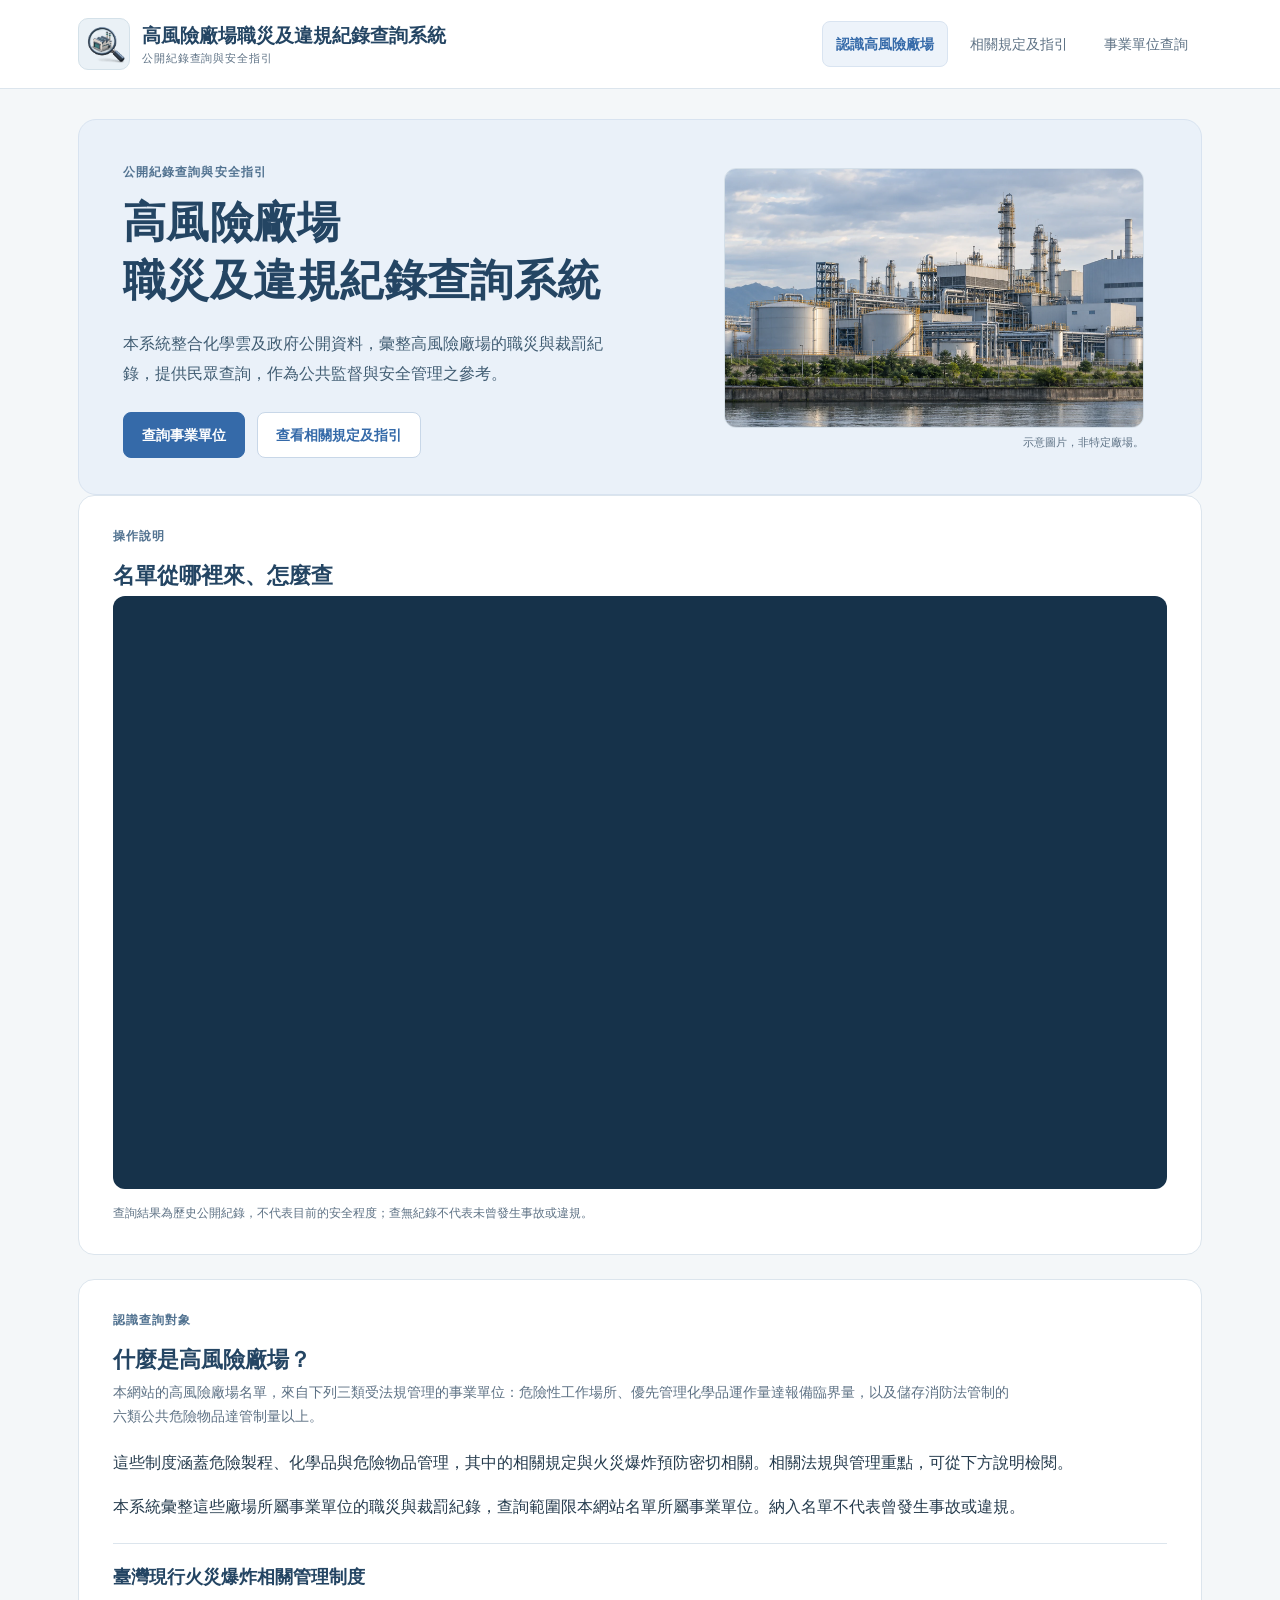
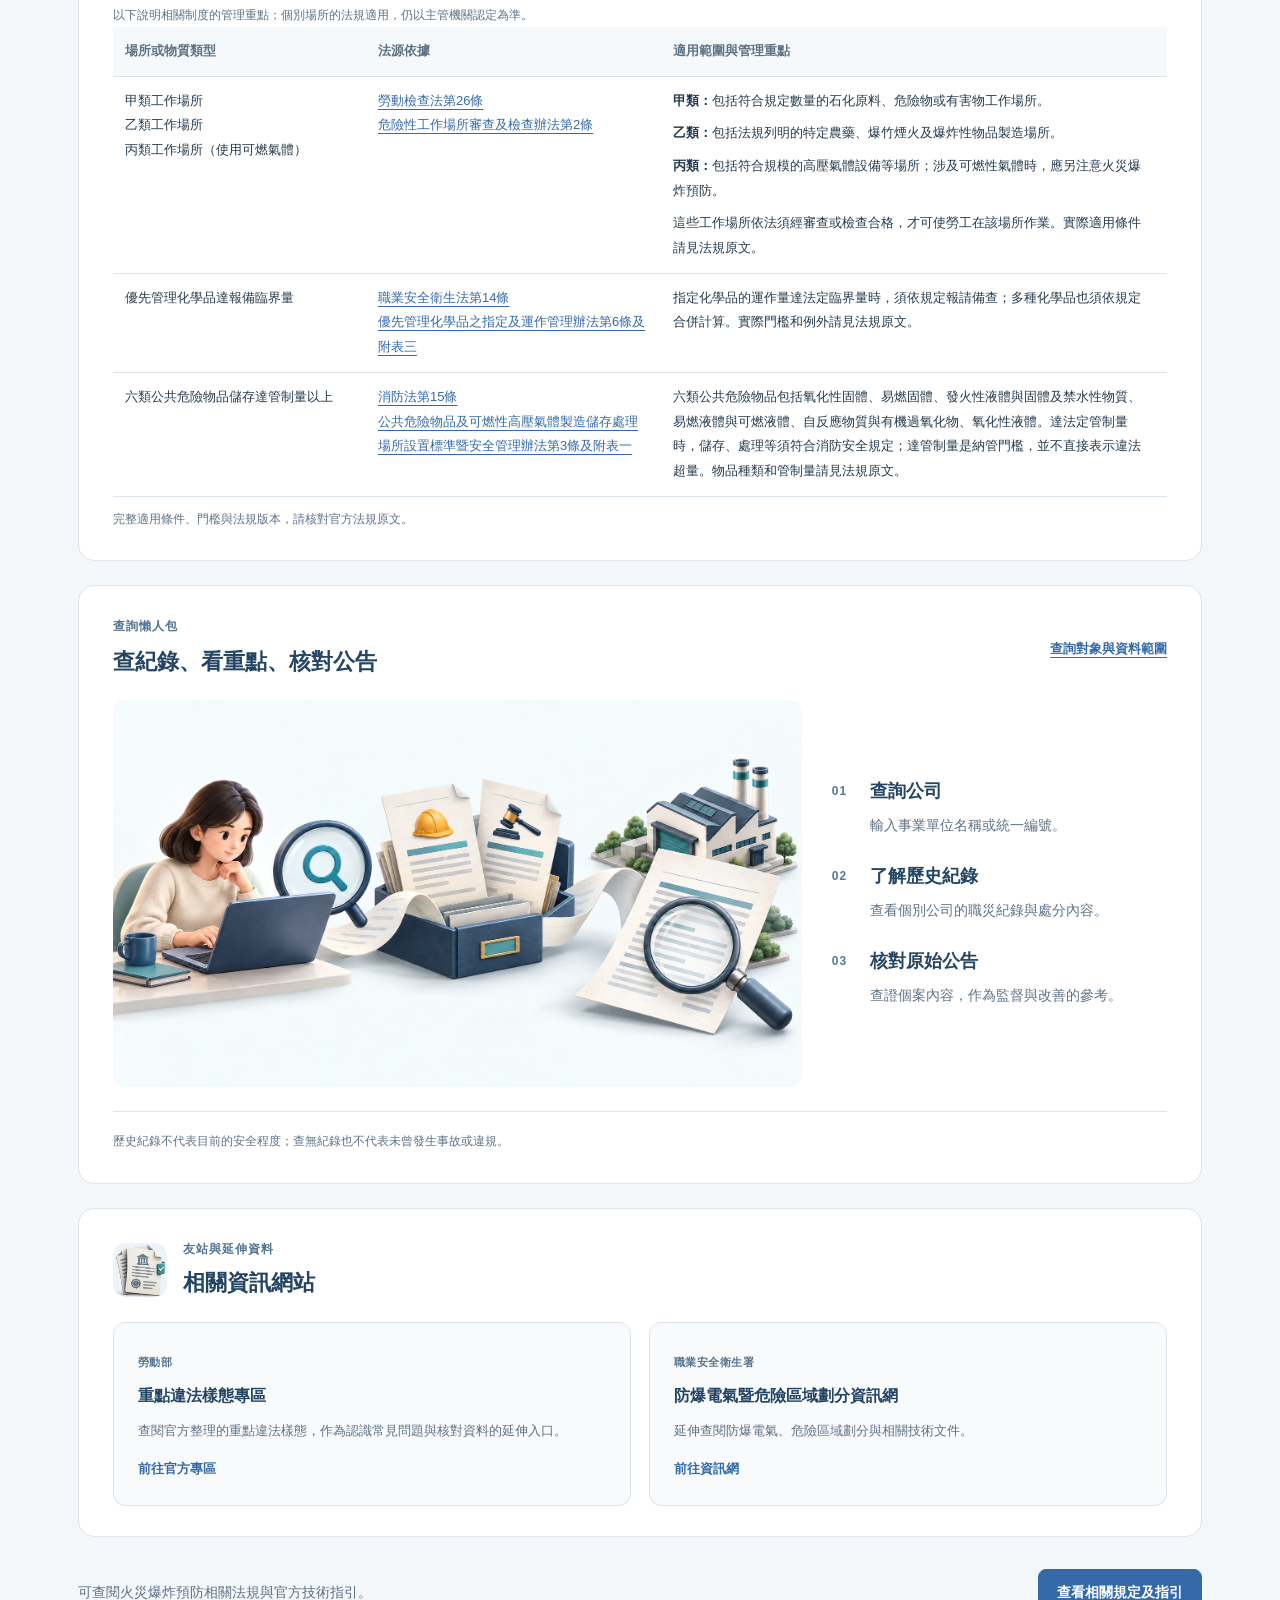
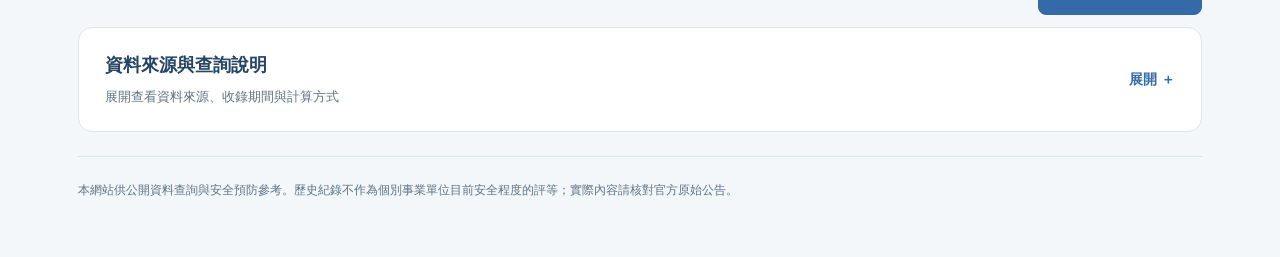
==== demo.html @ 714fe8b9 "Rename site to 高風險廠場職災及違規紀錄查詢系統 and add risk assessment and emergency response guides Drop 事業單位 from" ====
<!DOCTYPE html><html lang="zh-Hant"><head><meta charset="UTF-8"><meta name="viewport" content="width=device-width,initial-scale=1"><title>高風險廠場職災及違規紀錄查詢系統（離線版）</title><style>
:root{--navy:#1e4b6b;--blue:#3b82f6;--text:#1e293b;--muted:#64748b;--line:#e2e8f0;--bg:#eef2f6}
*{box-sizing:border-box}body{margin:0;background:var(--bg);color:var(--text);font-family:"Noto Sans TC","Microsoft JhengHei",sans-serif;line-height:1.7}
.wrap{max-width:1100px;margin:28px auto 56px;padding:0 16px}
.card{background:#fff;border-radius:12px;padding:28px 32px;box-shadow:0 8px 24px #0f172a0f}
h1{color:var(--navy);font-size:26px;margin:0 0 12px}
h2{font-size:18px;color:var(--navy);margin:22px 0 8px}
p{margin:0 0 12px}
a{color:#2464b0}
.site-nav{display:flex;flex-wrap:wrap;gap:8px 22px;margin:0 0 18px;font-size:14px}
.site-nav a{color:var(--navy);text-decoration:none;padding:6px 0}
.site-nav a[aria-current]{font-weight:700;border-bottom:2px solid var(--blue)}
.rule{height:3px;background:var(--blue);border:0;margin:0 0 22px}
ul{margin:0 0 12px;padding-left:1.2em}
li{margin:0 0 6px}
.caption{color:var(--muted);font-size:12px;line-height:1.7}
.sources{border-top:1px solid var(--line);padding-top:8px;margin-top:8px}
.sources table{width:100%;border-collapse:collapse;font-size:13px}
.sources th,.sources td{padding:12px 14px 12px 0;border-bottom:1px solid var(--line);text-align:left;vertical-align:top}
.sources th{color:var(--muted);font-weight:500}
.sources th:first-child{width:24%}
.sources th:nth-child(2){width:28%}
.sources td p{margin:0 0 8px}
.sources td p:last-child{margin:0}
.rule-details{border:1px solid var(--line);border-radius:6px;margin:12px 0;padding:12px 16px;font-size:13px}.rule-details summary{font-weight:600;color:var(--navy);cursor:pointer}.rule-details summary:focus-visible{outline:2px solid var(--blue);outline-offset:4px}.rule-details ul{padding-left:20px}.rule-details li{margin:14px 0}.rule-details li p{margin:5px 0;line-height:2}.rule-details a{overflow-wrap:anywhere}
footer{margin-top:20px;padding-top:16px;border-top:1px solid var(--line);font-size:12px;color:var(--muted)}
@media(max-width:700px){
.wrap{margin:12px auto 24px;padding:0 10px}.card{padding:18px 14px}h1{font-size:22px}.site-nav{gap:6px 14px}
.sources table,.sources tbody,.sources tr,.sources td{display:block}
.sources thead{display:none}
.sources td{padding:6px 0;border:0}
.sources tr{padding:10px 0;border-bottom:1px solid var(--line)}
.sources td:first-child{font-weight:700;color:var(--navy)}
}


*{box-sizing:border-box}body{margin:0;color:#253b4d}.card{background:#fff}h1{margin:0 0 14px}h2{margin:0 0 12px}p{margin:0 0 16px}
.guide-intro{margin-bottom:26px}.guide-jumps{display:flex;flex-wrap:wrap;gap:12px 24px;padding:16px 0;border-top:1px solid var(--line);border-bottom:1px solid var(--line)}
.guide-section{margin-top:32px;scroll-margin-top:20px}.guides{list-style:none;padding:0;margin:0}.guides li{padding:18px 0;border-bottom:1px solid var(--line);font-size:15px;overflow-wrap:anywhere}.guides li>a{font-weight:600}.guides small{display:block;color:var(--muted);font-size:13px;margin-top:6px;line-height:1.8}
.guide-footer{margin-top:28px;font-size:12px;color:var(--muted)}
@media(max-width:650px){.guide-jumps{gap:12px 18px}.guides li{font-size:14px}.guide-section{margin-top:26px}}


    :root {
      --navy: #1e4b6b;
      --blue: #3b82f6;
      --blue-hover: #2563eb;
      --text: #1e293b;
      --muted: #64748b;
      --line: #e2e8f0;
      --bg: #eef2f6;
    }
    * { box-sizing: border-box; }
    html, body { margin: 0; }
    body {
      font-family: "Noto Sans TC", "Microsoft JhengHei", sans-serif;
      background: var(--bg);
      color: var(--text);
      line-height: 1.5;
    }
    .wrap { max-width: 880px; margin: 28px auto 56px; padding: 0 16px; }
    .card {
      background: #fff;
      border-radius: 12px;
      padding: 28px 32px 24px;
      box-shadow: 0 8px 24px rgba(15, 23, 42, 0.06);
      min-width: 0;
    }
    h1 { margin: 0 0 8px; font-size: 26px; font-weight: 700; color: var(--navy); }
    .lede { margin: 0 0 16px; color: #415d73; font-size: 15px; }
    .highlight { display: grid; grid-template-columns: repeat(3, minmax(0, 1fr)); margin: 0 0 18px; padding: 16px 18px; border-left: 4px solid var(--blue); background: #eff6fc; color: var(--navy); list-style: none; }
    .highlight li { min-width: 0; padding: 0 18px; }
    .highlight li:first-child { padding-left: 0; }
    .highlight li:last-child { padding-right: 0; }
    .highlight li + li { border-left: 1px solid #d4e3ef; }
    .highlight strong { display: block; margin-bottom: 6px; font-size: 15px; line-height: 1.5; }
    .highlight-no { margin-right: 8px; font-size: 12px; color: #366c95; font-variant-numeric: tabular-nums; }
    .highlight p { margin: 0; font-size: 13px; color: #415d73; line-height: 1.75; }
    .rule { height: 3px; background: var(--blue); border: 0; margin: 0 0 22px; }
    .site-nav { display: flex; flex-wrap: wrap; gap: 8px 22px; margin: 0 0 18px; font-size: 14px; }
    .site-nav a { color: var(--navy); text-decoration: none; padding: 6px 0; }
    .site-nav a[aria-current] { font-weight: 700; border-bottom: 2px solid var(--blue); }
    .fields { display: grid; grid-template-columns: 1.4fr 0.8fr auto; gap: 14px 16px; align-items: end; }
    label.field { display: flex; flex-direction: column; gap: 6px; font-size: 13px; font-weight: 600; color: var(--navy); }
    input, select {
      font: inherit;
      padding: 9px 12px;
      border: 1px solid #cbd5e1;
      border-radius: 6px;
      background: #fff;
      color: var(--text);
      min-height: 40px;
    }
    input:focus, select:focus, button:focus-visible { outline: 2px solid rgba(59, 130, 246, 0.35); border-color: var(--blue); }
    .go {
      background: var(--blue);
      color: #fff;
      border: 0;
      min-height: 40px;
      padding: 0 22px;
      border-radius: 8px;
      font: inherit;
      font-weight: 600;
      cursor: pointer;
    }
    .go:hover { background: var(--blue-hover); }
    .query-note { margin: 12px 0 0; font-size: 13px; color: var(--muted); }
    .status { margin: 16px 0 0; font-size: 14px; color: var(--navy); }
    .candidates { list-style: none; margin: 14px 0 0; padding: 0; display: flex; flex-direction: column; gap: 8px; }
    .candidate {
      width: 100%;
      text-align: left;
      font: inherit;
      background: #fff;
      border: 1px solid var(--line);
      border-radius: 8px;
      padding: 12px 14px;
      cursor: pointer;
      color: inherit;
      min-height: 44px;
    }
    .candidate:hover { border-color: var(--blue); }
    .candidate .name { font-weight: 600; color: var(--navy); line-height: 1.4; }
    .candidate .idline { display: block; margin-top: 4px; font-size: 13px; color: var(--muted); }
    .detail { margin-top: 18px; padding-top: 16px; border-top: 1px solid var(--line); }
    .detail-tools { display: flex; flex-wrap: wrap; gap: 12px 16px; align-items: end; margin: 12px 0; }
    .detail-tools label { font-size: 13px; font-weight: 600; color: var(--navy); display: flex; flex-direction: column; gap: 6px; }
    .detail-tools label { max-width: 100%; }
    .detail-tools select { max-width: 100%; }
    .chips { display: flex; flex-wrap: wrap; gap: 14px; margin: 8px 0 14px; }
    .chips button { font: inherit; font-size: 13px; border: 1px solid #b9ccda; border-radius: 999px; padding: 6px 12px; background: #f5f9fc; color: var(--navy); cursor: pointer; }
    .chips button[aria-pressed="true"] { background: var(--blue); color: #fff; border-color: var(--blue); }
    .check { flex-direction: row !important; align-items: center; gap: 8px !important; min-height: 40px; }
    .text-btn { font: inherit; font-weight: 600; color: var(--blue); background: none; border: 0; padding: 0; cursor: pointer; }
    .block-title { font-size: 14px; font-weight: 600; color: var(--navy); margin: 8px 0 6px; }
    .block-note { font-size: 12px; color: var(--muted); margin: 0 0 8px; }
    .case-scroll { overflow-x: auto; max-width: 100%; margin: 0 0 12px; }
    .cases { width: 100%; border-collapse: collapse; font-size: 13px; min-width: 740px; }
    .cases th { text-align: left; color: var(--muted); font-weight: 500; padding: 6px 10px 6px 0; border-bottom: 1px solid var(--line); }
    .cases td { padding: 8px 10px 8px 0; vertical-align: top; border-bottom: 1px solid var(--line); overflow-wrap: anywhere; }
    .code { font-variant-numeric: tabular-nums; }
    .tag { display: inline-block; font-size: 11px; font-weight: 600; padding: 2px 8px; border-radius: 999px; background: #fef3c7; color: #92400e; white-space: nowrap; }
    .pen-cases { min-width: 1000px; table-layout: fixed; }
    .pen-cases .case-text { white-space: pre-wrap; line-height: 1.8; }
    .pen-cases caption { text-align: left; font-size: 12px; color: var(--muted); padding: 0 0 8px; }
    .pen-cases .fire-law { color: #b42318; font-weight: 600; }
    .pen-cases .fire-text { font-weight: 700; }
    .cases .fire-law { color: #b42318; font-weight: 600; }
    .cases .fire-text { font-weight: 700; }
    .fire-kind-badge { display: inline-block; margin-left: 5px; padding: 1px 7px; border-radius: 999px; background: #fef2f2; color: #b42318; font-size: 11px; font-weight: 700; white-space: nowrap; }
    .fire-summary { margin: 12px 0 16px; padding: 14px 16px; border-left: 4px solid #b42318; background: #fff7f7; }
    .fire-summary-grid { display: grid; grid-template-columns: repeat(2, minmax(0, 1fr)); gap: 12px 20px; margin: 8px 0; }
    .fire-summary-grid strong { display: block; font-size: 22px; color: var(--navy); font-variant-numeric: tabular-nums; }
    .fire-summary-actions { display: flex; flex-wrap: wrap; gap: 10px 18px; }
    .fire-summary-alert { color: #9f2d20; }
    .case-preview, .case-full { display: block; }
    .case-preview[hidden], .case-full[hidden] { display: none; }
    .case-more { display: block; margin: 8px 0; padding: 0; border: 0; background: transparent; color: #2464b0; font: inherit; text-decoration: underline; cursor: pointer; }
    .source-note { padding: 8px; background: #fff4dc; color: #804b00; font-size: 12px; }
    .load-err { padding: 16px; color: #e11d48; }
    footer { margin-top: 16px; padding-top: 16px; border-top: 1px solid var(--line); font-size: 12px; color: var(--muted); }
    footer a { color: var(--blue); }
    @media (max-width: 700px) {
      .wrap { margin: 12px auto 24px; padding: 0 10px; }
      .card { padding: 18px 14px; }
      h1 { font-size: 21px; }
      .fields { grid-template-columns: 1fr; }
      .go { width: 100%; }
      .site-nav { gap: 6px 14px; }
      .highlight { grid-template-columns: 1fr; gap: 12px; padding: 10px 12px; }
      .highlight li { padding: 0; }
      .highlight li + li { border-left: 0; border-top: 1px solid #d4e3ef; padding-top: 12px; }
      .fire-summary-grid { grid-template-columns: 1fr; }
    }

/* Shared presentation for the overview, guidance and query pages. */
:root{--navy:#244563;--blue:#356aa9;--blue-hover:#285588;--text:#253b4d;--muted:#5e7285;--line:#dce5ed;--bg:#f4f7f9;--amber:#9a6414}
html{scroll-behavior:smooth;scroll-padding-top:20px}
body{background:var(--bg);font-family:"Noto Sans TC","Microsoft JhengHei",sans-serif;line-height:1.75}
a{color:var(--blue);text-underline-offset:4px}
a:focus-visible,button:focus-visible,summary:focus-visible{outline:3px solid #356aa9;outline-offset:4px}
.skip-link{position:absolute;left:16px;top:-100px;z-index:10;background:#fff;padding:10px 18px;border-radius:8px}
.skip-link:focus{top:12px}
.site-header{background:#fff;border-bottom:1px solid var(--line)}
.header-inner{max-width:1180px;padding:18px 28px;margin:auto;display:flex;align-items:center;justify-content:space-between;gap:28px}
.site-brand{display:flex;align-items:center;gap:12px;color:var(--navy);font-size:19px;font-weight:700;text-decoration:none;min-width:0;line-height:1.5}
.site-brand small{display:block;font-size:11px;font-weight:500;letter-spacing:.08em;color:var(--muted)}
.brand-image{width:52px;height:52px;flex-shrink:0;object-fit:cover;background:#eaf1f6;border:1px solid #d4e1e9;border-radius:10px}
.site-nav{display:flex;flex-wrap:wrap;align-items:center;gap:8px!important;margin:0!important;font-size:14px}
.site-nav a{padding:10px 13px!important;border:1px solid transparent;border-radius:8px;color:var(--muted);white-space:nowrap;text-decoration:none;font-weight:500}
.site-nav a span{font-size:11px;display:inline-block;margin-right:8px;color:#758ca4;font-variant-numeric:tabular-nums}
.site-nav a:hover{background:#f3f7fc;color:var(--blue)}
.site-nav a[aria-current]{background:#edf3fa;border:1px solid #d9e4f1!important;color:var(--blue);font-weight:700}
.wrap{max-width:1180px;margin:30px auto 56px;padding:0 28px}
.card{padding:32px 36px;border:1px solid var(--line);border-radius:16px;box-shadow:none;min-width:0}
h1{color:var(--navy);font-size:28px;line-height:1.45;letter-spacing:.01em}
h2{color:var(--navy)}
.eyebrow{font-size:12px;font-weight:700;letter-spacing:.09em;color:#527391;margin:0 0 10px}
.home-main{min-width:0}
.home-hero{display:grid;grid-template-columns:1.25fr 1fr;align-items:center;gap:30px;padding:42px 44px 36px;background:#eaf1f9;border:1px solid #d8e3f0;border-radius:18px}
.hero-copy h1{font-size:clamp(30px,4vw,43px);line-height:1.35;margin:0 0 20px;font-weight:700}
.hero-lead{max-width:490px;margin:0 0 22px;font-size:16px;line-height:1.9;color:#415d73}
.hero-actions{display:flex;gap:12px;align-items:center;flex-wrap:wrap}
.button-primary,.button-secondary{display:inline-flex;align-items:center;justify-content:center;gap:16px;min-height:44px;border-radius:8px;padding:10px 18px;font-size:14px;font-weight:700;text-decoration:none}
.button-primary{background:var(--blue);border:1px solid var(--blue);color:#fff!important}
.button-primary:hover{background:var(--blue-hover)}
.button-secondary{background:#fff;border:1px solid #c8d7e8;color:var(--blue)}
.button-secondary:hover{background:#f7faff}
.hero-note{font-size:12px;margin:17px 0 0;color:var(--muted)}
.hero-visual{width:100%;max-width:420px;margin:0;justify-self:center}.hero-image{display:block;width:100%;height:auto;aspect-ratio:420/260;object-fit:cover;border-radius:12px;border:1px solid #d4dfe8}.hero-visual figcaption{font-size:11px;color:var(--muted);text-align:right;margin-top:5px}
.home-film{margin-top:24px}
.home-film h2{margin-bottom:16px}
.film-frame{position:relative;aspect-ratio:16/9;margin:0 0 14px;border-radius:12px;overflow:hidden;background:#16324a}
.film-frame iframe{position:absolute;inset:0;width:100%;height:100%;border:0}
.entry-grid{display:grid;grid-template-columns:repeat(3,minmax(0,1fr));gap:18px;margin:22px 0 34px}
.entry-card{position:relative;background:#fff;border:1px solid var(--line);border-radius:14px;padding:24px;text-decoration:none;color:var(--text);transition:transform .18s,border-color .18s;min-width:0}
.entry-card:hover{border-color:#8daecf;transform:translateY(-3px)}
.icon-box{display:inline-flex;align-items:center;justify-content:center;width:54px;height:54px;border-radius:13px;color:#527bab;background:#edf3fa;flex-shrink:0;overflow:hidden}
.illustrated-icon{display:block;width:80px;height:80px;max-width:none;flex-shrink:0;object-fit:contain}
.entry-card:nth-child(2) .icon-box{color:#98631a;background:#fff5df}
.entry-card:nth-child(3) .icon-box{color:#347b77;background:#eaf4f2}
.entry-step{display:block;font-size:11px;color:var(--muted);margin:15px 0 6px;letter-spacing:.05em}
.entry-card h2{font-size:19px;margin:0 0 9px}
.entry-card p{font-size:14px;color:var(--muted);margin:0 0 18px;line-height:1.8}
.entry-action{color:var(--blue);font-size:13px;font-weight:700}
.section-card{background:#fff;border:1px solid var(--line);border-radius:16px;padding:30px 34px;margin:0 0 24px}
.section-heading{display:flex;align-items:center;gap:16px;margin-bottom:14px}
.section-heading .eyebrow{margin:0 0 4px}
.section-card h2{font-size:22px;margin:0}
.section-intro{color:var(--muted);font-size:14px;margin:0 0 20px;max-width:900px}
.source-grid{display:grid;grid-template-columns:repeat(3,minmax(0,1fr));gap:16px;margin:20px 0 16px}
.source-card{border:1px solid var(--line);border-radius:10px;padding:20px;text-decoration:none;background:#fafcfe;color:var(--text);min-width:0}
.source-card:hover,.friendly-card:hover{border-color:#8daecf;background:#f4f8fc}
.source-label{font-size:11px;font-weight:600;color:#55738e;letter-spacing:.04em}
.source-card h3,.friendly-card h3{font-size:16px;line-height:1.6;margin:8px 0 10px;color:var(--navy)}
.source-card h3 span,.friendly-card h3 span{color:var(--muted);font-size:14px}
.source-card p,.friendly-card p{font-size:13px;color:var(--muted);margin:0;line-height:1.8}
.reading-grid{display:grid;grid-template-columns:repeat(3,minmax(0,1fr));gap:22px;margin-top:24px}
.reading-grid article+article{border-left:1px solid var(--line);padding-left:22px}
.reading-no{font-size:13px;color:#a1742c;font-weight:700}
.reading-grid h3{font-size:16px;margin:6px 0 10px;color:var(--navy)}
.reading-grid p{font-size:14px;line-height:1.9;color:var(--muted);margin:0}
.method-section{font-size:14px;line-height:1.95}
.method-section h2{font-size:18px;margin:28px 0 10px}
.method-section>h2:first-of-type{font-size:22px;margin-top:0}
.method-section .sources{border:0}
.sources table{font-size:13px;line-height:1.9}
.sources th{font-weight:600;background:#f6f9fc;padding-left:12px}
.sources td{padding-left:12px}
.caption{font-size:12px;line-height:1.8;color:var(--muted);margin:12px 0 0}
.friendly-grid{display:grid;grid-template-columns:1fr 1fr;gap:18px;margin-top:20px}
.friendly-card{padding:24px;background:#f8fafc;border:1px solid var(--line);border-radius:12px;text-decoration:none}
.friendly-card .entry-action{display:block;margin-top:16px}
.next-page{display:flex;justify-content:space-between;align-items:center;gap:20px;padding:8px 0 12px;font-size:14px;color:var(--muted)}
.site-footer{font-size:12px;color:var(--muted);padding:22px 0 0;line-height:1.9;margin-top:18px}
.notice-soft{display:flex;align-items:flex-start;gap:14px;background:#f0f5fa;border:1px solid #dce7f2;padding:18px 20px;border-radius:10px;margin:20px 0;color:#456782}
.notice-soft p{font-size:13px;line-height:1.8;margin:0}
.notice-soft .illustrated-icon{width:56px;height:56px}
.rule{height:1px;background:var(--line);margin:24px 0}
.lead,.lede{line-height:1.9;font-size:14px}
.tabs button[aria-selected="true"]{color:var(--blue);border-bottom-color:var(--blue)}
.stat{background:#f2f6fb}
.fill.pacs,.swatch.pacs{background:#b77818}
.fire-summary{border-left-color:#b77818;background:#fff9ed;border-radius:8px}
.fire-summary-alert{color:#875511}
.cases .fire-law,.pen-cases .fire-law{color:#875511}
.fire-kind-badge{color:#875511;background:#fff3d9}
.page-links{display:flex;align-items:center;justify-content:space-between;gap:14px;margin-top:26px;padding-top:22px;border-top:1px solid var(--line);font-size:14px}
.page-links>a{text-decoration:none;font-weight:600}
.query-note{line-height:1.85}
@media(max-width:900px){.header-inner{flex-direction:column;align-items:flex-start;gap:15px;padding:18px 24px}.site-nav{width:100%}.site-nav a{flex:1;text-align:center}.wrap{padding:0 24px}.home-hero{padding:32px;gap:15px}.source-grid{gap:10px}.source-card{padding:16px}.entry-card{padding:20px}.card{padding:28px}}
@media(max-width:650px){.header-inner{padding:16px}.site-brand{font-size:16px;gap:9px}.brand-image{width:40px;height:40px}.site-nav{gap:5px!important}.site-nav a{font-size:12px;padding:9px 7px!important}.site-nav a span{display:none}.wrap{padding:0 14px;margin:20px auto 32px}.home-hero{grid-template-columns:1fr;padding:26px}.hero-copy h1{font-size:32px}.hero-lead{font-size:14px}.hero-visual{max-width:290px}.hero-image{max-height:180px}.entry-grid{grid-template-columns:1fr;gap:12px;margin:18px 0 24px}.entry-card{display:grid;grid-template-columns:48px 1fr;column-gap:16px;padding:20px}.entry-card .icon-box{grid-row:1/5;width:48px;height:48px}.entry-step{margin:0 0 4px}.entry-card h2{font-size:18px}.entry-card p{margin-bottom:10px}.section-card{padding:24px 20px;margin-bottom:18px}.section-card h2{font-size:19px}.section-heading{gap:12px}.section-heading .icon-box{width:44px;height:44px}.section-heading .illustrated-icon{width:64px;height:64px}.source-grid,.reading-grid,.friendly-grid{grid-template-columns:1fr;gap:12px}.reading-grid article+article{border-left:0;border-top:1px solid var(--line);padding-left:0;padding-top:16px}.reading-grid article{padding-bottom:4px}.sources td{padding-left:0}.sources tr{overflow-wrap:anywhere}.next-page{align-items:flex-start;flex-direction:column;gap:12px}.card{padding:24px 18px}h1{font-size:23px}.page-links{flex-wrap:wrap}.notice-soft{padding:14px}.stats{grid-template-columns:repeat(2,minmax(0,1fr))}.tabs{gap:0}.tabs button{font-size:13px;padding:11px 9px}.dyn{min-width:600px}.fields{grid-template-columns:1fr}.go{width:100%}}
@media(prefers-reduced-motion:reduce){html{scroll-behavior:auto}.entry-card{transition:none}.entry-card:hover{transform:none}}
.scope-note{padding:14px 18px;background:#edf4fa;border-left:3px solid #6e96b6;border-radius:0 8px 8px 0;color:#345570;font-size:14px;line-height:1.85;margin:18px 0 0}
.source-details{margin:0 0 24px;border:1px solid var(--line);border-radius:14px;background:#fff;scroll-margin-top:20px}
.source-details>summary{display:flex;align-items:center;justify-content:space-between;gap:18px;padding:22px 26px;cursor:pointer;color:var(--navy);font-size:18px;font-weight:700;list-style:none}
.source-details>summary::-webkit-details-marker{display:none}
.source-details>summary small{display:block;font-size:13px;font-weight:400;color:var(--muted);margin-top:4px}
.details-action{flex-shrink:0;color:var(--blue);font-size:14px;font-weight:600}
.details-action::after{content:'展開 ＋'}
.source-details[open]>summary{border-bottom:1px solid var(--line)}
.source-details[open]>summary .details-action::after{content:'收合 −'}
.details-content{padding:0 20px 20px}
.details-content>.section-card{border-radius:10px;margin-bottom:16px}
.details-content>.section-card:last-child{margin-bottom:0}
.statistics-note{padding:12px 16px;margin:16px 0;border:1px solid var(--line);border-radius:9px;font-size:14px;background:#fafcfe}
.statistics-note summary{cursor:pointer;color:var(--blue);font-weight:600}
.statistics-note p{margin:12px 0 0}
.public-guide{margin-top:24px}
.guide-heading{display:flex;align-items:center;justify-content:space-between;gap:20px;margin-bottom:18px}
.guide-heading .eyebrow{margin-bottom:6px}
.text-link{font-size:13px;font-weight:600;white-space:nowrap}
.public-guide-figure{display:grid;grid-template-columns:minmax(0,1.85fr) minmax(220px,.9fr);align-items:center;gap:30px;margin:0}
.public-guide-figure>img{display:block;width:100%;height:auto;border-radius:12px;background:#f4f7f9}
.guide-steps{display:grid;grid-template-columns:1fr;gap:24px;margin:0;text-align:left}
.guide-steps>div{display:grid;grid-template-columns:26px 1fr;column-gap:12px}
.guide-step-number{display:block;grid-row:1/3;font-size:12px;letter-spacing:.08em;color:#537a96;font-weight:700;margin-top:3px}
.guide-steps h3{font-size:18px;line-height:1.5;color:var(--navy);margin:0 0 8px}
.guide-steps p{font-size:14px;color:var(--muted);margin:0;line-height:1.85}
.guide-note{margin:24px 0 0;padding-top:18px;border-top:1px solid var(--line);color:var(--muted);font-size:12px;line-height:1.85}
@media(max-width:900px){.public-guide-figure{grid-template-columns:1fr}.guide-steps{grid-template-columns:repeat(3,minmax(0,1fr));gap:20px}}
@media(max-width:750px){.guide-heading{align-items:flex-start;flex-direction:column;gap:12px}.public-guide-figure{gap:20px}.guide-steps{grid-template-columns:1fr;gap:18px}.guide-steps>div{grid-template-columns:28px 1fr}.guide-steps h3{font-size:16px;margin-bottom:4px}.guide-steps p{font-size:14px}.source-details>summary{padding:18px;font-size:16px}.details-content{padding:0 10px 10px}.details-content>.section-card{padding:20px 16px}.scope-note{font-size:13px;padding:12px 14px}}

.definition-section{margin-top:24px;scroll-margin-top:20px}.definition-section .sources{margin-top:22px;padding-top:18px}.definition-section h3{font-size:18px;color:var(--navy);margin:0 0 10px}.coverage-note{font-size:13px;color:var(--muted);line-height:1.8;margin:12px 0 18px}

.page[hidden]{display:none!important}</style></head><body><div id="page-home" class="page overview">
<a class="skip-link" href="#main-home">跳至主要內容</a><header class="site-header"><div class="header-inner"><a class="site-brand" href="#home"><img class="brand-image" src="[data-uri]" width="52" height="52" alt="" decoding="async"><span>高風險廠場職災及違規紀錄查詢系統<small>公開紀錄查詢與安全指引</small></span></a><nav class="site-nav" aria-label="主要頁面"><a href="#home" aria-current="page">認識高風險廠場</a><a href="#guide">相關規定及指引</a><a href="#query">事業單位查詢</a></nav></div></header><div class="wrap"><main id="main-home" class="home-main">
<section class="home-hero" aria-labelledby="home-title"><div class="hero-copy"><p class="eyebrow">公開紀錄查詢與安全指引</p><h1 id="home-title">高風險廠場<br>職災及違規紀錄查詢系統</h1><p class="hero-lead">本系統整合化學雲及政府公開資料，彙整高風險廠場的職災與裁罰紀錄，提供民眾查詢，作為公共監督與安全管理之參考。</p><div class="hero-actions"><a class="button-primary" href="#query">查詢事業單位</a><a class="button-secondary" href="#guide">查看相關規定及指引</a></div></div><figure class="hero-visual"><img class="hero-image" src="[data-uri]" width="1593" height="987" alt="工業廠場的設備、儲槽與管線示意" decoding="async"><figcaption>示意圖片，非特定廠場。</figcaption></figure></section>
<section class="section-card home-film" id="intro-film" aria-labelledby="film-title"><p class="eyebrow">操作說明</p><h2 id="film-title">名單從哪裡來、怎麼查</h2><div class="film-frame"><iframe src="https://www.youtube-nocookie.com/embed/iDgvWMrM8gA" title="名單從哪裡來、怎麼查" allow="accelerometer; autoplay; clipboard-write; encrypted-media; gyroscope; picture-in-picture; web-share" referrerpolicy="strict-origin-when-cross-origin" allowfullscreen></iframe></div><p class="caption">查詢結果為歷史公開紀錄，不代表目前的安全程度；查無紀錄不代表未曾發生事故或違規。</p></section>
<section class="section-card definition-section" id="high-risk-definition" aria-labelledby="definition-title"><p class="eyebrow">認識查詢對象</p><h2 id="definition-title">什麼是高風險廠場？</h2><p class="section-intro">本網站的高風險廠場名單，來自下列三類受法規管理的事業單位：危險性工作場所、優先管理化學品運作量達報備臨界量，以及儲存消防法管制的六類公共危險物品達管制量以上。</p><p id="definition-reason">這些制度涵蓋危險製程、化學品與危險物品管理，其中的相關規定與火災爆炸預防密切相關。相關法規與管理重點，可從下方說明檢閱。</p><p>本系統彙整這些廠場所屬事業單位的職災與裁罰紀錄，查詢範圍限本網站名單所屬事業單位。納入名單不代表曾發生事故或違規。</p>
<section class="sources" id="category-laws" aria-labelledby="category-title">
<h3 id="category-title">臺灣現行火災爆炸相關管理制度</h3>
<p class="caption">以下說明相關制度的管理重點；個別場所的法規適用，仍以主管機關認定為準。</p>
<table><thead><tr><th>場所或物質類型</th><th>法源依據</th><th>適用範圍與管理重點</th></tr></thead><tbody>
<tr><td>甲類工作場所<br>乙類工作場所<br>丙類工作場所（使用可燃氣體）</td><td><a href="https://laws.mol.gov.tw/FLAW/FLAWDOC01.aspx?flno=26&amp;id=FL015071" target="_blank" rel="noopener">勞動檢查法第26條</a><br><a href="https://law.moj.gov.tw/LawClass/LawSingle.aspx?pcode=N0070019&amp;flno=2" target="_blank" rel="noopener">危險性工作場所審查及檢查辦法第2條</a></td><td><p><strong>甲類：</strong>包括符合規定數量的石化原料、危險物或有害物工作場所。</p><p><strong>乙類：</strong>包括法規列明的特定農藥、爆竹煙火及爆炸性物品製造場所。</p><p><strong>丙類：</strong>包括符合規模的高壓氣體設備等場所；涉及可燃性氣體時，應另注意火災爆炸預防。</p><p>這些工作場所依法須經審查或檢查合格，才可使勞工在該場所作業。實際適用條件請見法規原文。</p></td></tr>
<tr><td>優先管理化學品達報備臨界量</td><td><a href="https://laws.mol.gov.tw/FLAW/FLAWDOC01.aspx?flno=14&amp;id=FL015013" target="_blank" rel="noopener">職業安全衛生法第14條</a><br><a href="https://law.moj.gov.tw/LawClass/LawSingle.aspx?pcode=N0060064&amp;flno=6" target="_blank" rel="noopener">優先管理化學品之指定及運作管理辦法第6條及附表三</a></td><td><p>指定化學品的運作量達法定臨界量時，須依規定報請備查；多種化學品也須依規定合併計算。實際門檻和例外請見法規原文。</p></td></tr>
<tr><td>六類公共危險物品儲存達管制量以上</td><td><a href="https://law.moj.gov.tw/LawClass/LawSingle.aspx?pcode=D0120001&amp;flno=15" target="_blank" rel="noopener">消防法第15條</a><br><a href="https://law.moj.gov.tw/LawClass/LawSingle.aspx?pcode=D0120025&amp;flno=3" target="_blank" rel="noopener">公共危險物品及可燃性高壓氣體製造儲存處理場所設置標準暨安全管理辦法第3條及附表一</a></td><td><p>六類公共危險物品包括氧化性固體、易燃固體、發火性液體與固體及禁水性物質、易燃液體與可燃液體、自反應物質與有機過氧化物、氧化性液體。達法定管制量時，儲存、處理等須符合消防安全規定；達管制量是納管門檻，並不直接表示違法超量。物品種類和管制量請見法規原文。</p></td></tr>
</tbody></table>
<p class="caption">完整適用條件、門檻與法規版本，請核對官方法規原文。</p>
</section>
</section>
<section class="section-card public-guide" id="quick-guide" aria-labelledby="guide-title">
<div class="guide-heading"><div><p class="eyebrow">查詢懶人包</p><h2 id="guide-title">查紀錄、看重點、核對公告</h2></div><a class="text-link" href="#high-risk-definition">查詢對象與資料範圍</a></div>
<figure class="public-guide-figure"><img src="[data-uri]" width="1672" height="941" alt="民眾透過電腦查詢公司紀錄，查看職災及裁罰文件，並用原始公告核對內容的立體插畫。" loading="lazy" decoding="async"><figcaption class="guide-steps"><div><span class="guide-step-number">01</span><h3>查詢公司</h3><p>輸入事業單位名稱或統一編號。</p></div><div><span class="guide-step-number">02</span><h3>了解歷史紀錄</h3><p>查看個別公司的職災紀錄與處分內容。</p></div><div><span class="guide-step-number">03</span><h3>核對原始公告</h3><p>查證個案內容，作為監督與改善的參考。</p></div></figcaption></figure>
<p class="guide-note">歷史紀錄不代表目前的安全程度；查無紀錄也不代表未曾發生事故或違規。</p></section>

<section class="section-card" id="friendly-sites" aria-labelledby="friendly-title"><div class="section-heading"><span class="icon-box"><img class="illustrated-icon" src="[data-uri]" width="80" height="80" alt="" loading="lazy" decoding="async"></span><div><p class="eyebrow">友站與延伸資料</p><h2 id="friendly-title">相關資訊網站</h2></div></div><div class="friendly-grid"><a class="friendly-card" href="https://announcement.mol.gov.tw/seriousViolations/index" target="_blank" rel="noopener"><span class="source-label">勞動部</span><h3>重點違法樣態專區</h3><p>查閱官方整理的重點違法樣態，作為認識常見問題與核對資料的延伸入口。</p><span class="entry-action">前往官方專區</span></a><a class="friendly-card" href="https://exproof.osha.gov.tw/" target="_blank" rel="noopener"><span class="source-label">職業安全衛生署</span><h3>防爆電氣暨危險區域劃分資訊網</h3><p>延伸查閱防爆電氣、危險區域劃分與相關技術文件。</p><span class="entry-action">前往資訊網</span></a></div></section>
<div class="next-page"><span>可查閱火災爆炸預防相關法規與官方技術指引。</span><a class="button-primary" href="#guide">查看相關規定及指引</a></div>
<details class="source-details" id="source-details"><summary><span>資料來源與查詢說明<small>展開查看資料來源、收錄期間與計算方式</small></span><span class="details-action" aria-hidden="true"></span></summary><div class="details-content">

<section class="section-card" id="data-sources" aria-labelledby="source-title"><div class="section-heading"><span class="icon-box"><img class="illustrated-icon" src="[data-uri]" width="80" height="80" alt="" loading="lazy" decoding="async"></span><div><p class="eyebrow">資料來源</p><h2 id="source-title">公開資料來源</h2></div></div><p class="section-intro">以政府公開公告為基礎，分別整理裁罰處分與職災案件。每種資料的日期與計算單位不同，閱讀時請先確認範圍。</p><div class="source-grid"><a class="source-card" href="https://announcement.mol.gov.tw/" target="_blank" rel="noopener"><span class="source-label">裁罰公告</span><h3>違反勞動法令事業單位查詢</h3><p>核對處分日期、處分字號與公告引用條文。</p></a><a class="source-card" href="https://toshms.osha.gov.tw/Disaster/Content/DisasterList" target="_blank" rel="noopener"><span class="source-label">職災相關處分</span><h3>職場重大災害檢查訊息</h3><p>整理公開職災相關處分與公告中的災害類型。</p></a><a class="source-card" href="https://pacs.osha.gov.tw/2875/" target="_blank" rel="noopener"><span class="source-label">重大職災案件</span><h3>重大職災公開網</h3><p>補充公開案件；與既有紀錄比對後避免重複計入。</p></a></div><p class="caption">公司查詢限本網站高風險廠場名單所屬事業單位。完整案件內容請核對原始公告。</p></section>
<section class="section-card" id="data-period" aria-labelledby="period-title"><div class="section-heading"><span class="icon-box"><img class="illustrated-icon" src="[data-uri]" width="80" height="80" alt="" loading="lazy" decoding="async"></span><div><p class="eyebrow">收錄範圍</p><h2 id="period-title">資料期間與更新</h2></div></div>
<div class="sources"><table><thead><tr><th>項目</th><th>期間與日期</th><th>如何解讀</th></tr></thead><tbody id="data-periods"></tbody></table></div>
<p class="caption" id="query-counting-note"></p>
<p class="caption">更新日是我們整理資料的日期。來源裡最後一筆的日期，不代表那天以前都收齊了。當年度資料尚未收齊，請勿與完整年度直接比較。</p>
</section>
<section class="section-card" id="reading-records" aria-labelledby="count-title"><div class="section-heading"><span class="icon-box"><img class="illustrated-icon" src="[data-uri]" width="80" height="80" alt="" loading="lazy" decoding="async"></span><div><p class="eyebrow">紀錄怎麼讀</p><h2 id="count-title">公開紀錄使用注意事項</h2></div></div><div class="reading-grid"><article><span class="reading-no">01</span><h3>處分件數不等於事故場次</h3><p>同一場事故可能涉及多個處分；裁罰條文的引用次數，也不是事故原因的發生次數。</p></article><article><span class="reading-no">02</span><h3>部分年度資料不宜直接比較</h3><p>當年度資料尚未收齊，不能只看件數就判斷比完整年度增加或減少。</p></article><article><span class="reading-no">03</span><h3>公開紀錄受收錄範圍限制</h3><p>查無紀錄不代表未曾發生事故或違規；歷史紀錄也不代表目前的安全程度。</p></article></div></section>
<section class="section-card method-section" aria-labelledby="method-title"><p class="eyebrow">詳細說明</p><h2 id="method-title">資料整理與查詢方法</h2><p class="section-intro">公司紀錄按同一統一編號合計，不逐一標示個別廠址。統編不同的同名公司不合併，名稱後加上場所。以下說明個別公司紀錄的分類、篩選與去重方式。</p>
<section class="sources" id="fire-relevant-laws" aria-labelledby="fire-rules-title">
<h2 id="fire-rules-title">火災爆炸相關裁罰條文範圍</h2>
<p class="caption">以下條文清單用來辨識公司查詢結果中的火災爆炸相關裁罰，依官方公告引用的法規與條號比對；引用條文不代表事故原因。各主題及條號依資料版本保留。</p>
<div id="m-fire-rules" aria-label="火災爆炸相關條文清單">條文清單載入中。</div>
</section>
<h2>怎麼查詢</h2>
<ul>
<li>在查詢頁輸入事業單位名稱的一部分，或統一編號，再按查詢。</li>
<li>候選項目按統一編號合併為事業單位，同一統編只顯示一筆。統編不同不合併；公司名稱相同時，名稱後加上場所。</li>
<li>選定之後，頁面分成火災爆炸裁罰、火災爆炸職災、其他類型職災、其他裁罰。職災區同時列出檢查訊息的處分，以及重大職災公開網案件。</li>
<li>沒有輸入條件時不會查詢，也不會列出公司。</li>
</ul>
<h2>選定公司後如何篩選</h2>
<ul>
<li>處分年度：裁罰可查約10年，職災處分依目前收錄的資料期間顯示。兩者依處分日期篩選；選了單一年份時，重大職災公開網改依發生日期篩選，未選年份時含較早案件。</li>
<li>排序：日期由新到舊或由舊到新。返回候選項目或重新查詢後，篩選會恢復預設。</li>
</ul>
<h2>公司與場所如何計算</h2>
<p>查詢按同一統一編號合併公司紀錄，不再把紀錄掛到個別廠址上呈現。頁面不列出個別廠址，也不標示事故發生在哪一筆場所。公告原文若本身寫了廠名，裁罰說明仍照原文顯示。</p>
<p>同一統編底下，能對到清冊的處分、先前無法分到單一場所的處分，都計入這家公司。職安法第6條不因敘述出現「火災」或「爆炸」就強調標示；敘述確認是防爆、可燃性氣體或粉塵、動火、靜電、發火源，或已發生火災爆炸，才強調標示並計入。局限空間例示、缺氧換氣但書，以及儀表或閥件標示裡的「為防止爆炸、火災、洩漏」，不計入。同一處分字號若在職災資料的災害類型是火災或爆炸，該裁罰也列入火災爆炸裁罰。</p>
<h2>紀錄與安全資訊如何解讀</h2>
<p>查詢結果是歷史公開紀錄，不代表場所目前的改善情形，也不作為目前風險高低或安全程度的評等。查無紀錄不代表未曾發生事故或違規。色彩強調與粗體是相關條文及文字的閱讀提示，不是另一次違規認定。</p>
<p>相關規定及技術指引供理解與預防參考。條文引用情形不能單獨用來判定事故原因；實際適用義務及案件內容，應核對完整法規與原始公告。</p>
<h2>如何核對資料</h2>
<p>如紀錄與已知資料不一致，請先記下場所名稱、統一編號、處分日期及處分字號，再至下方官方來源核對原始公告。資料配對疑義應依原始公告及可確認的場所資訊釐清。</p>

</section>
</div></details>
<footer class="site-footer">本網站供公開資料查詢與安全預防參考。歷史紀錄不作為個別事業單位目前安全程度的評等；實際內容請核對官方原始公告。</footer></main></div>
</div>
<div id="page-gaps" class="page" hidden>
<a class="skip-link" href="#main-gaps">跳至主要內容</a><header class="site-header"><div class="header-inner"><a class="site-brand" href="#home"><img class="brand-image" src="[data-uri]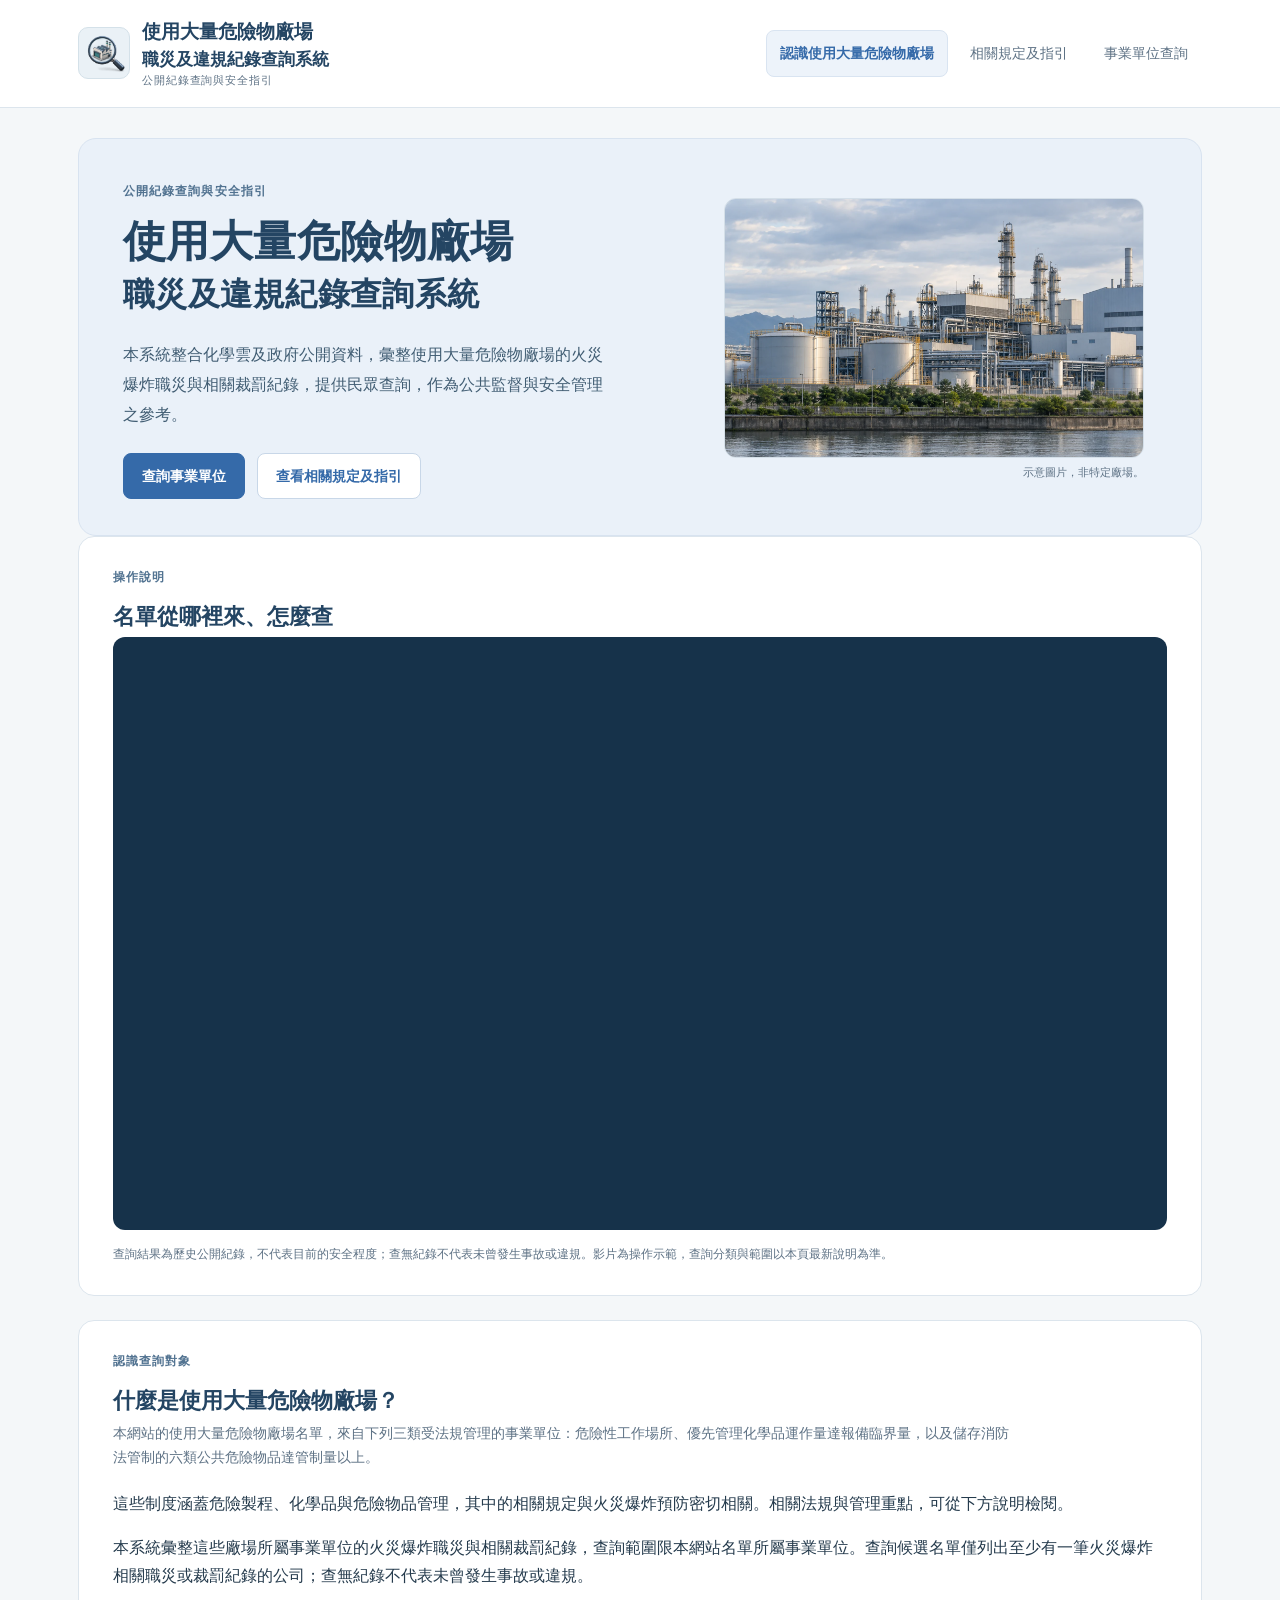
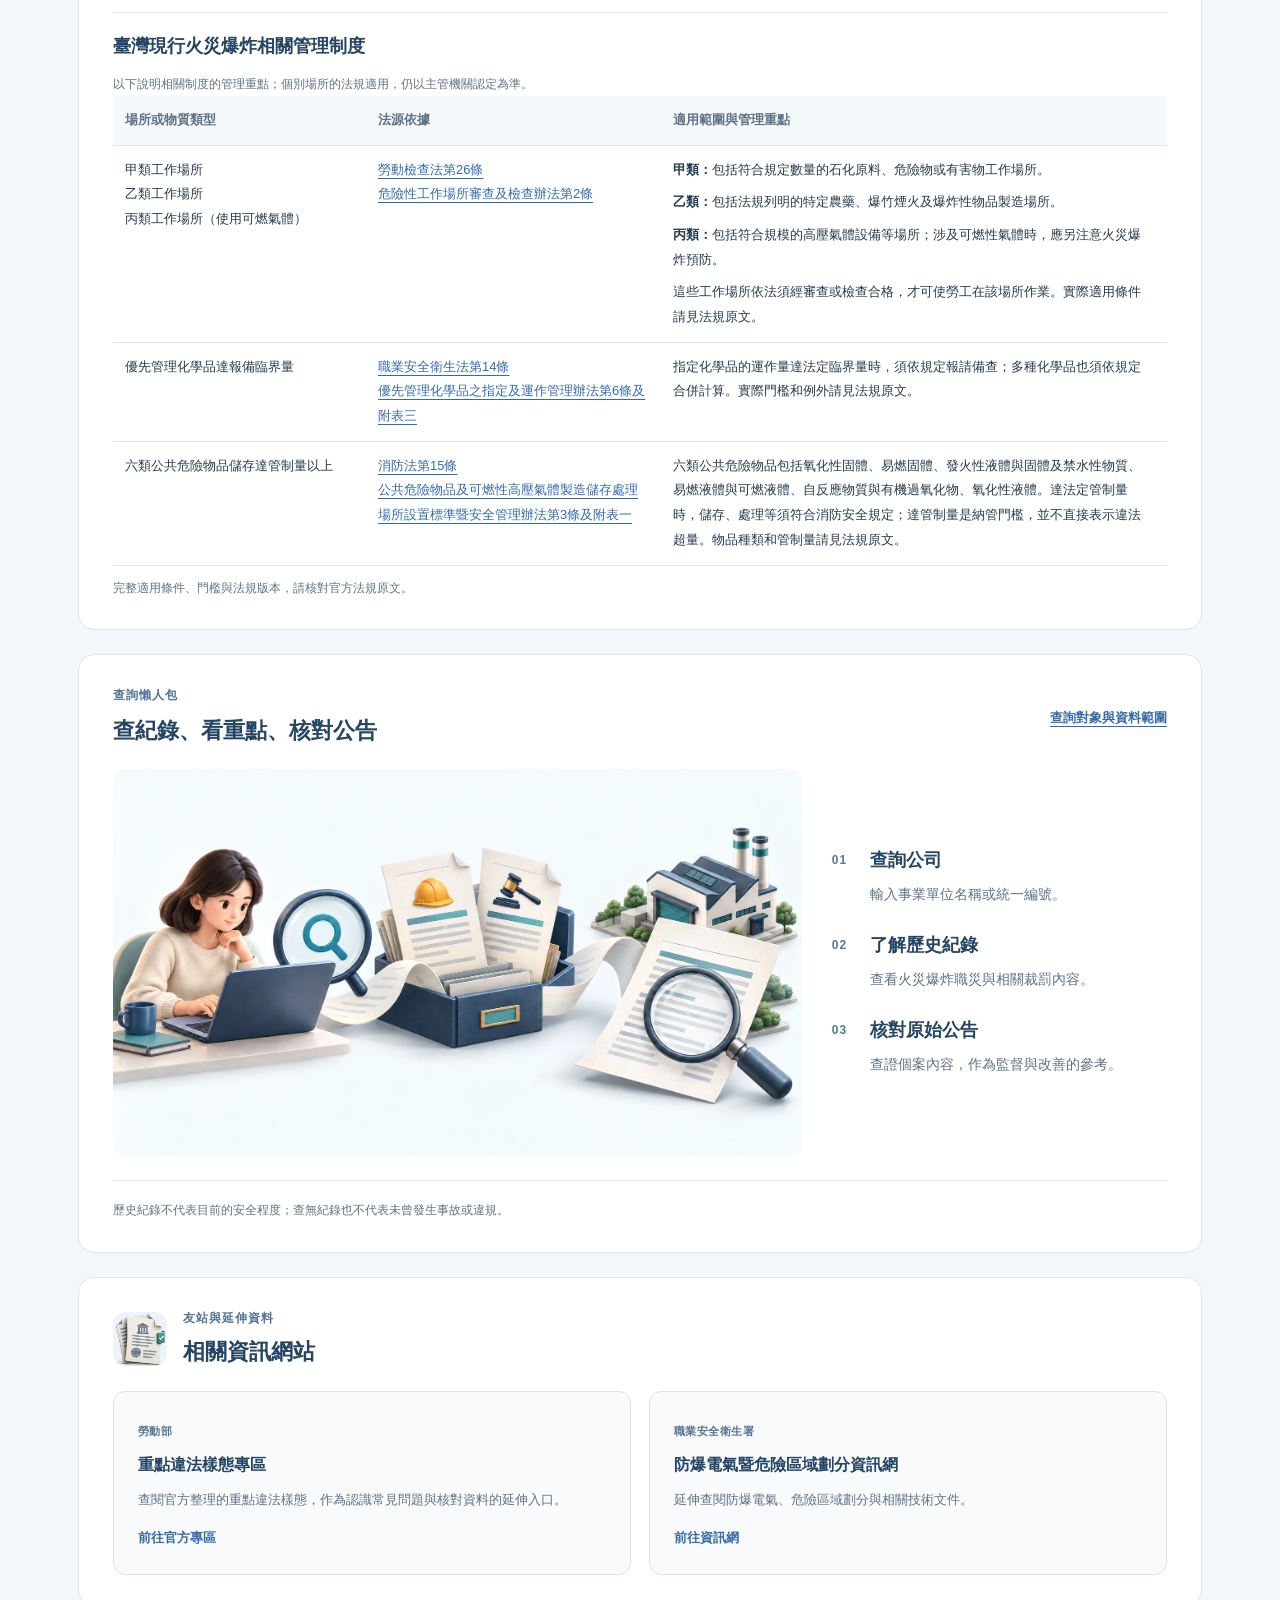
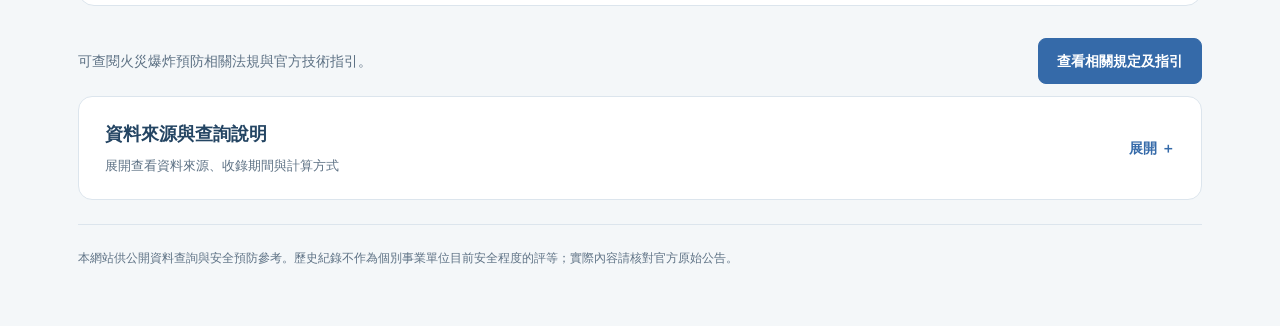
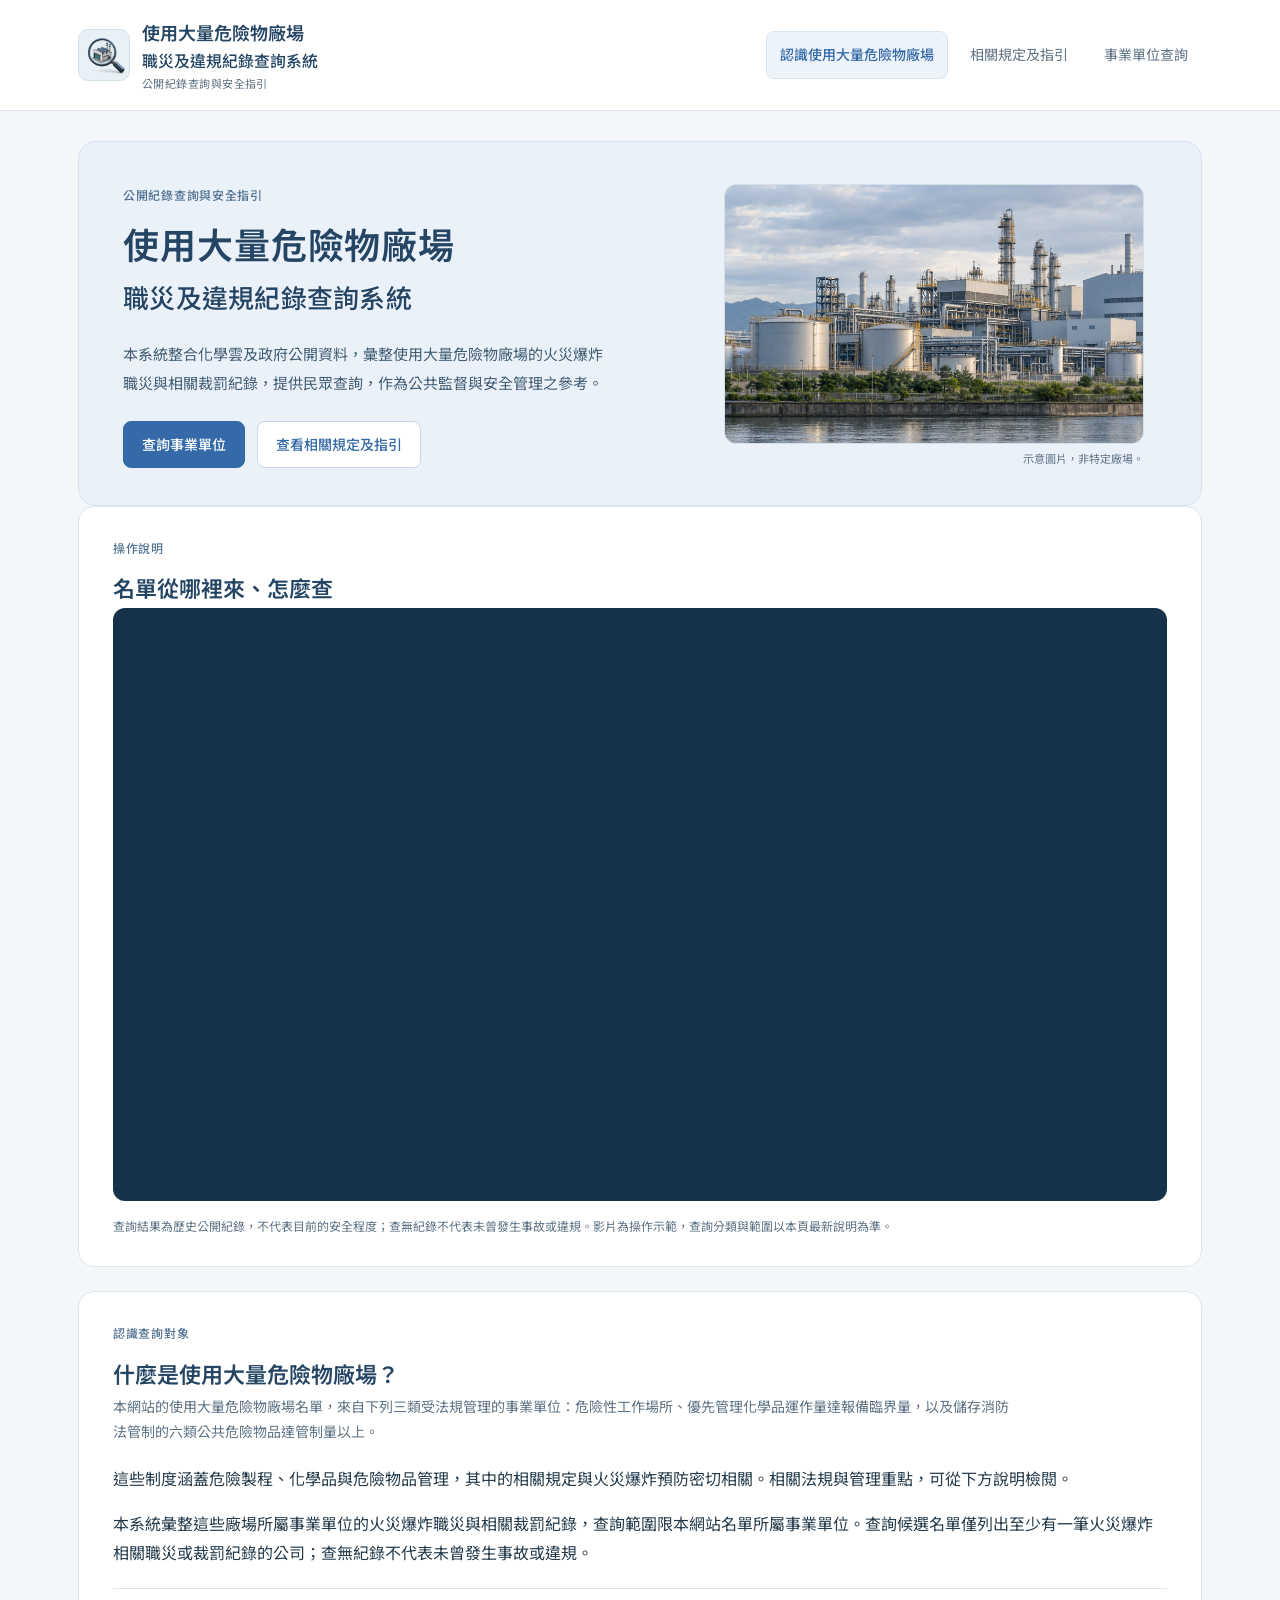
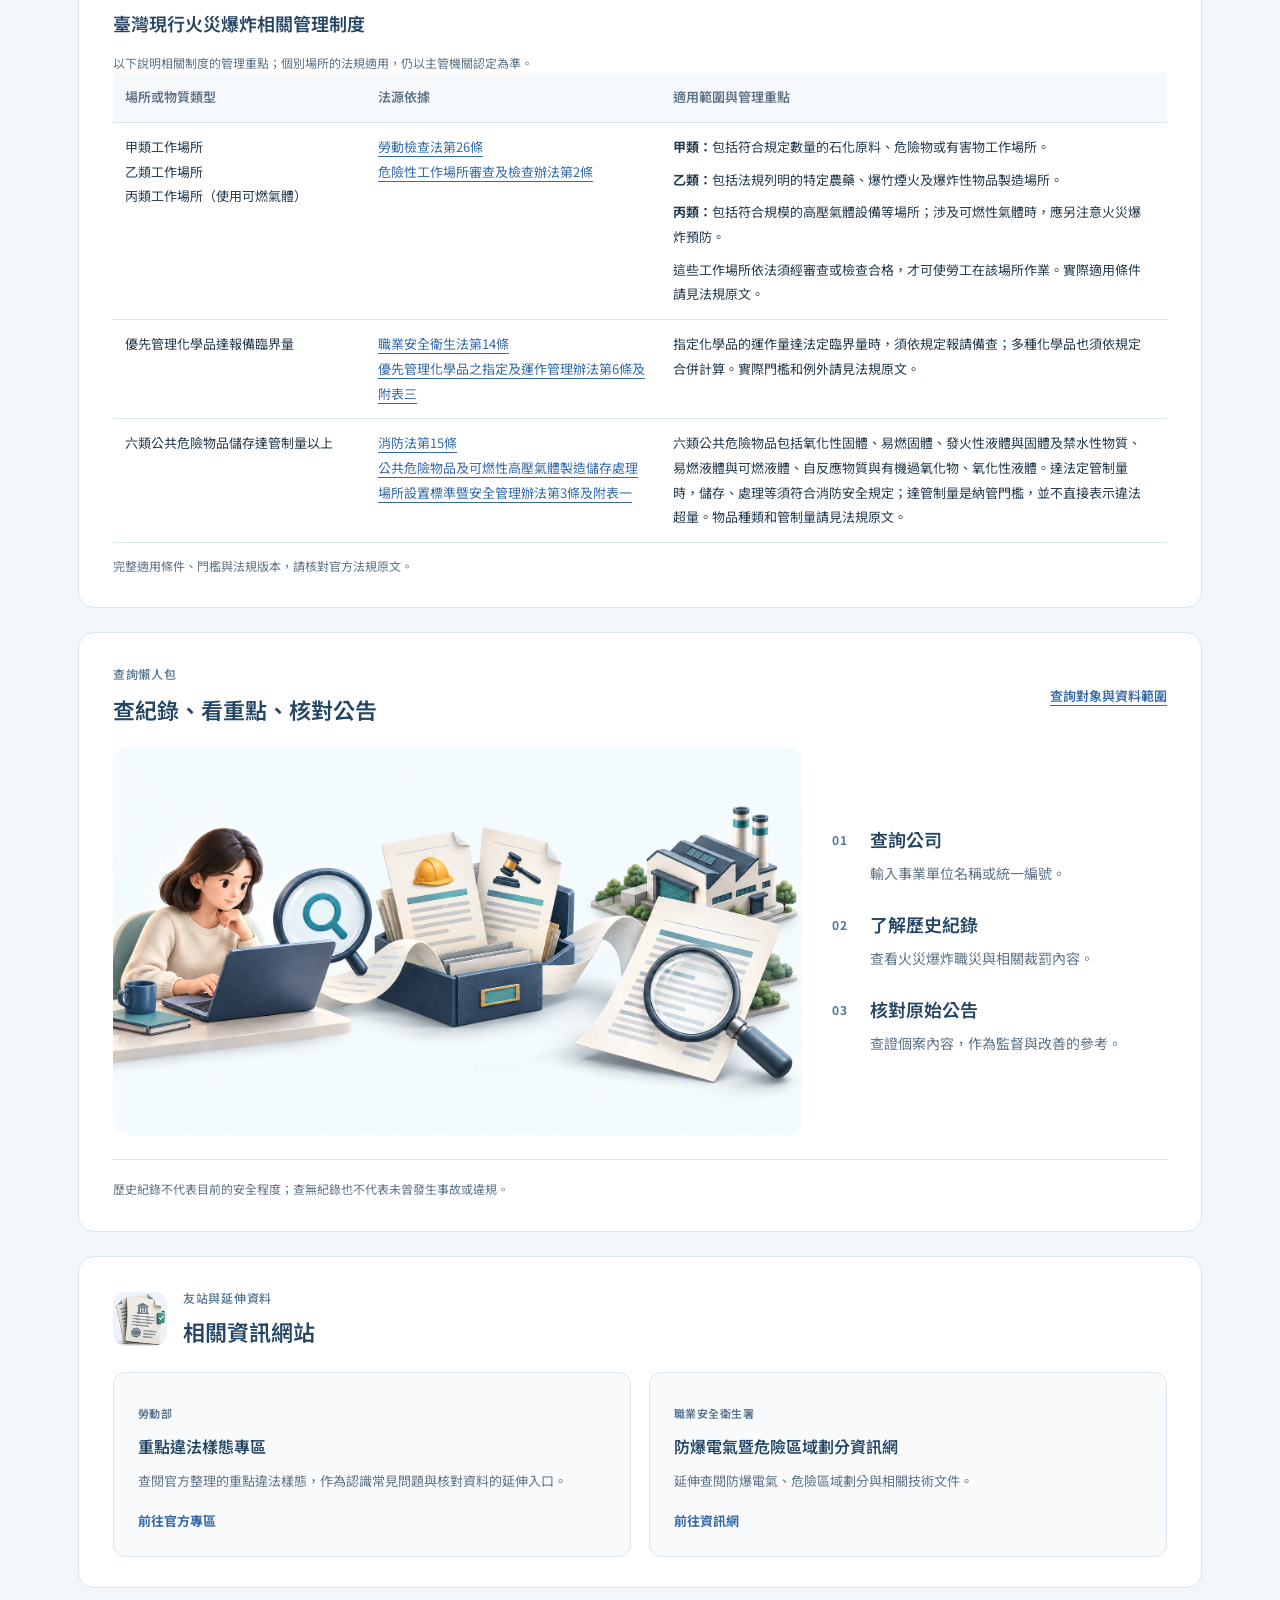
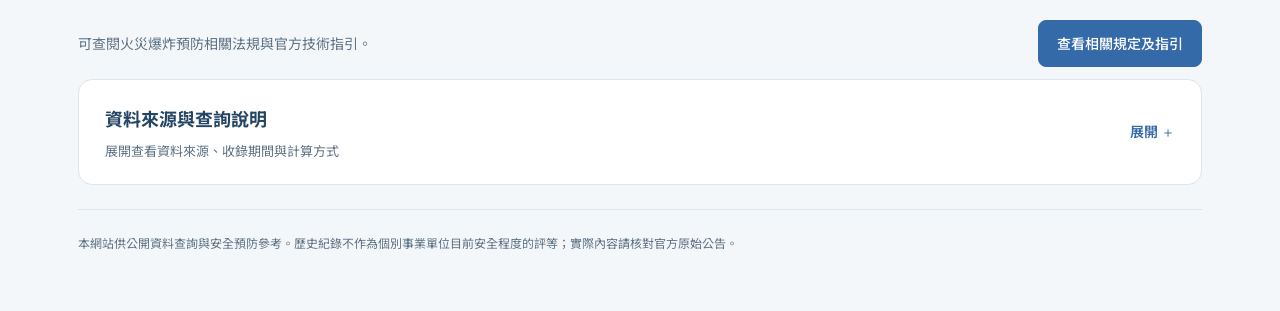
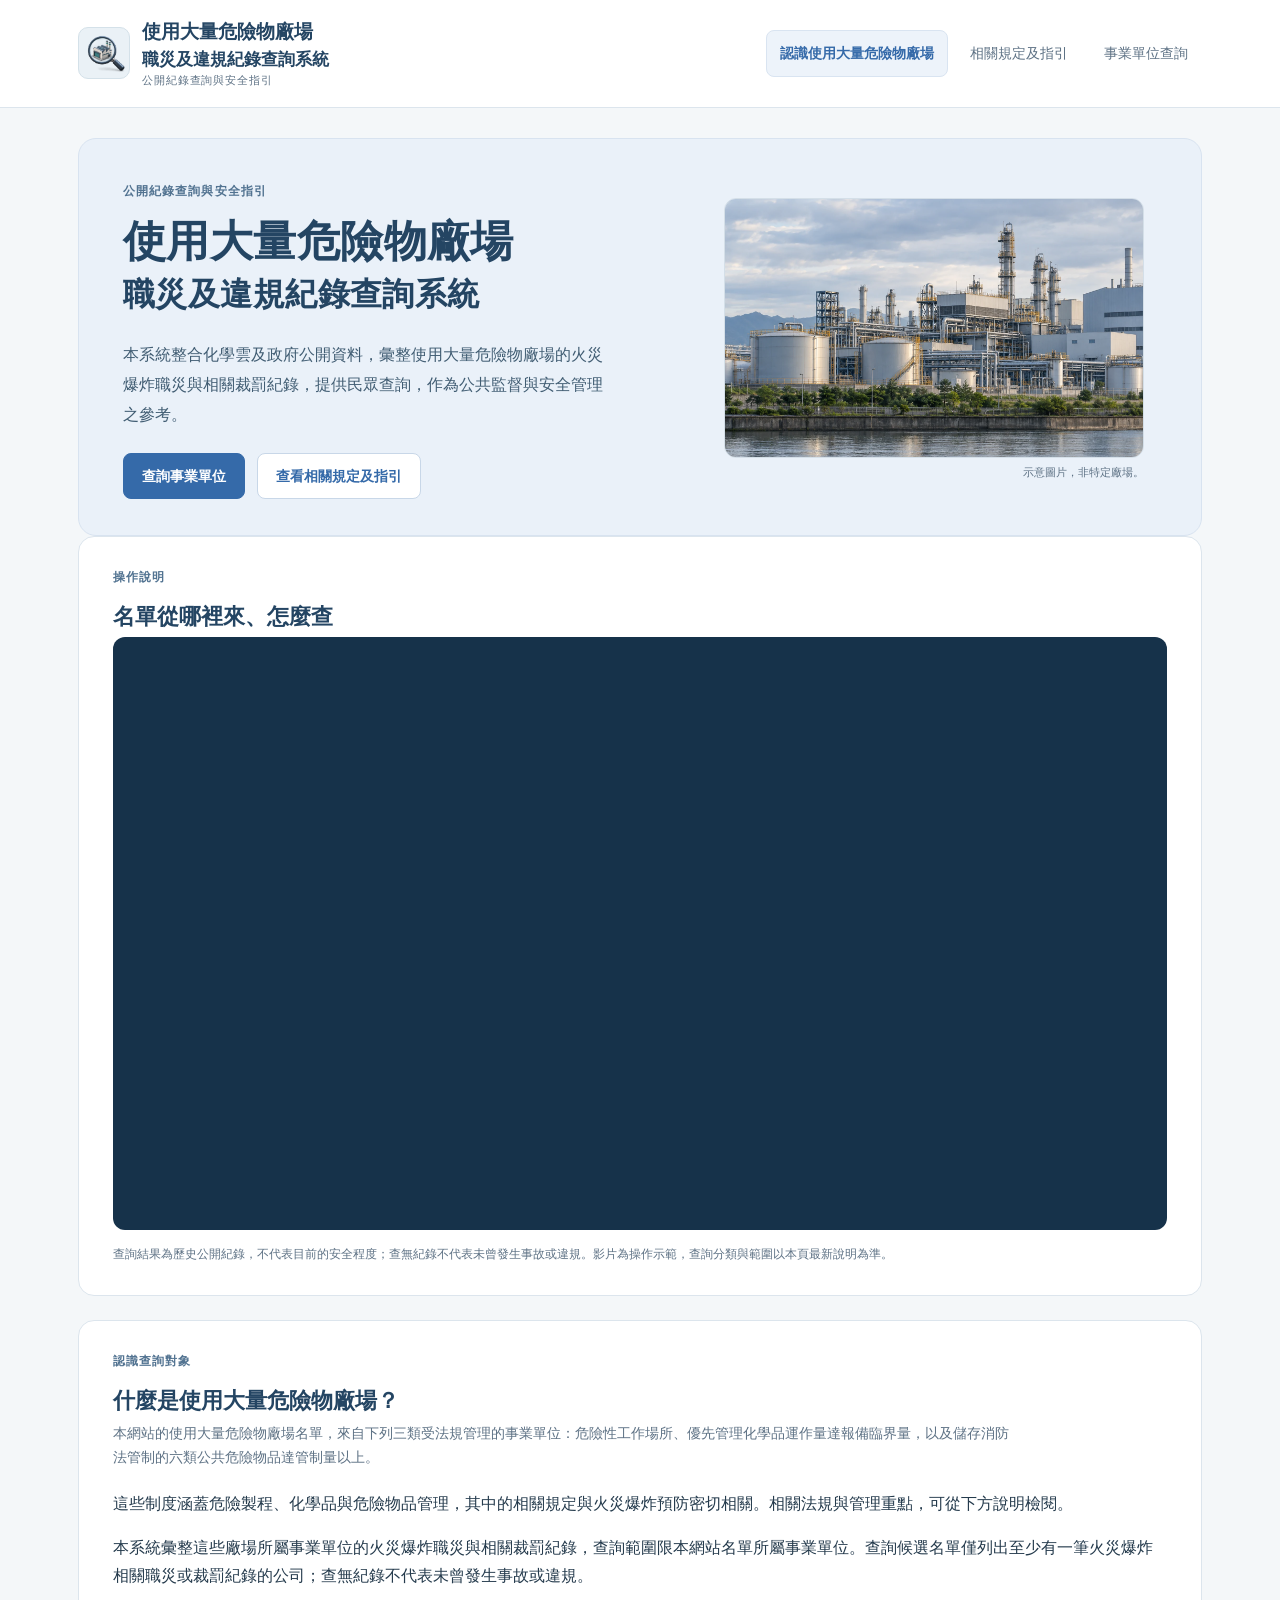
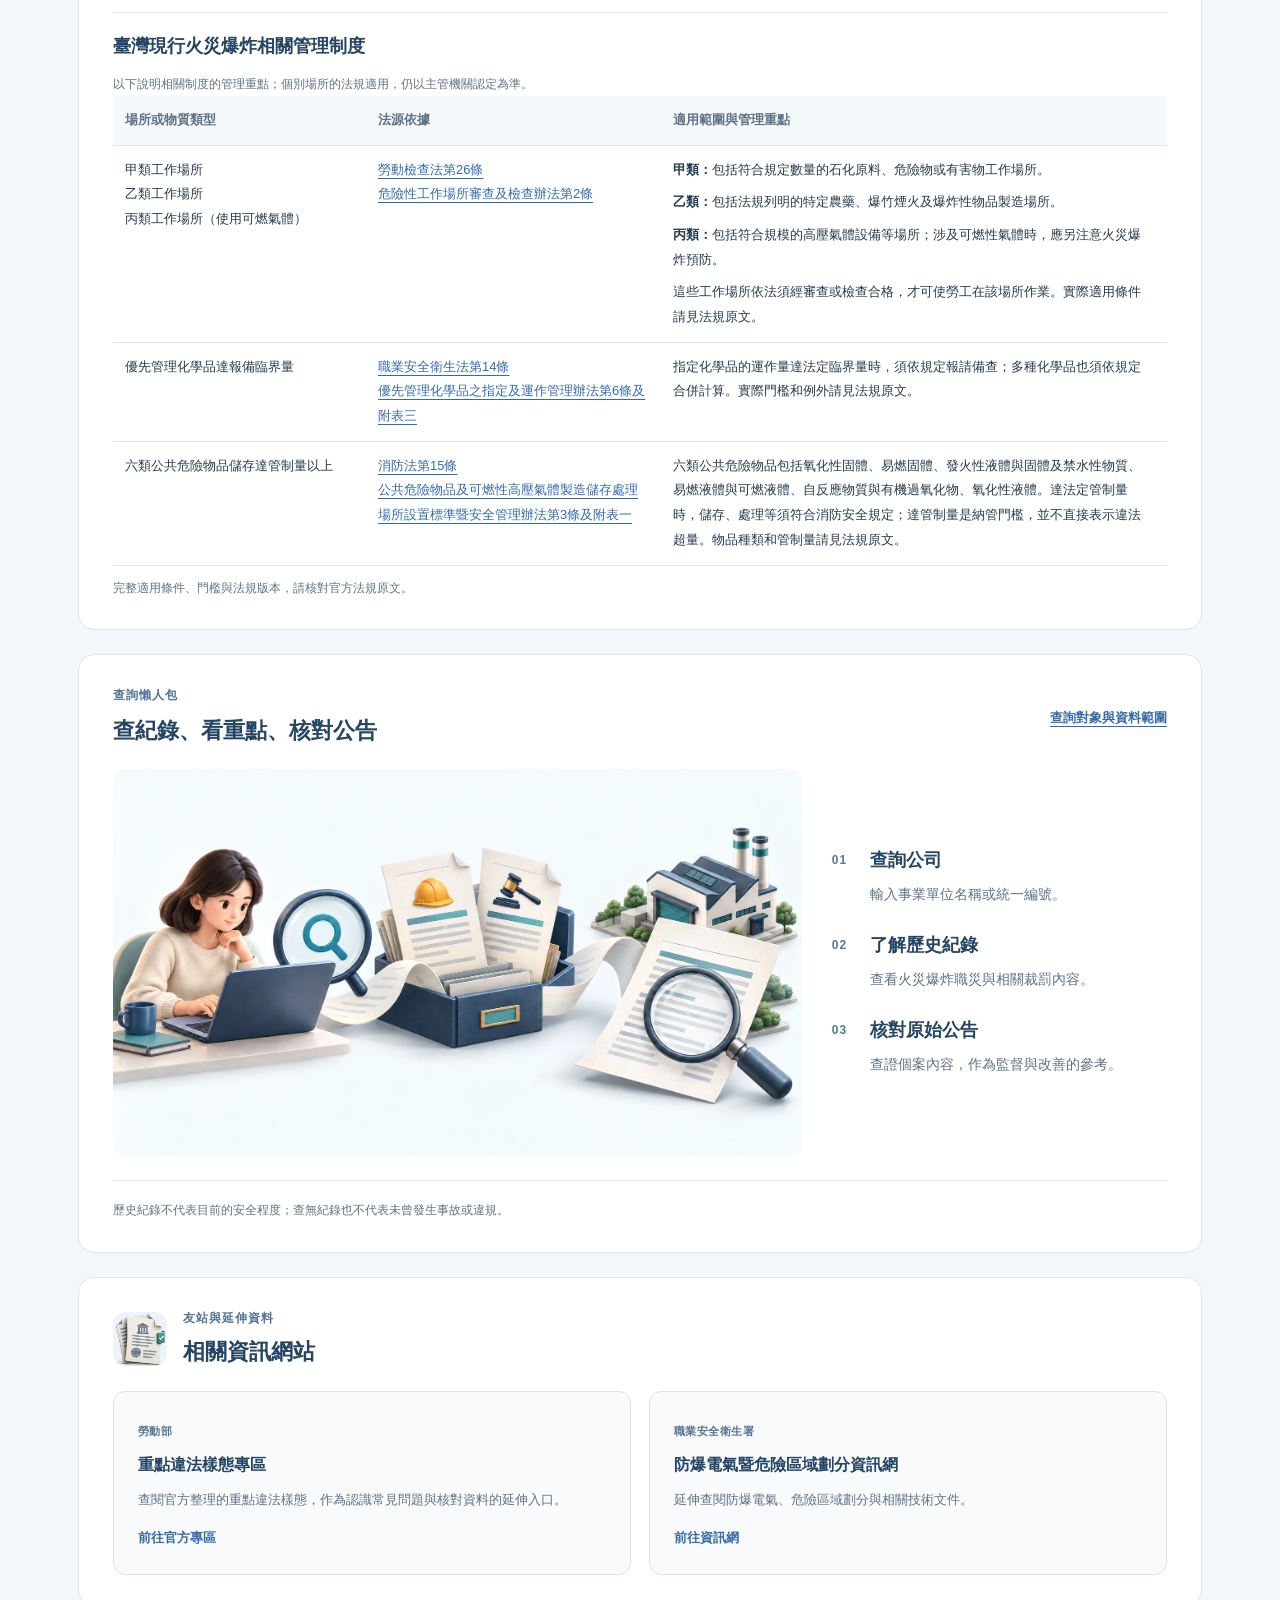
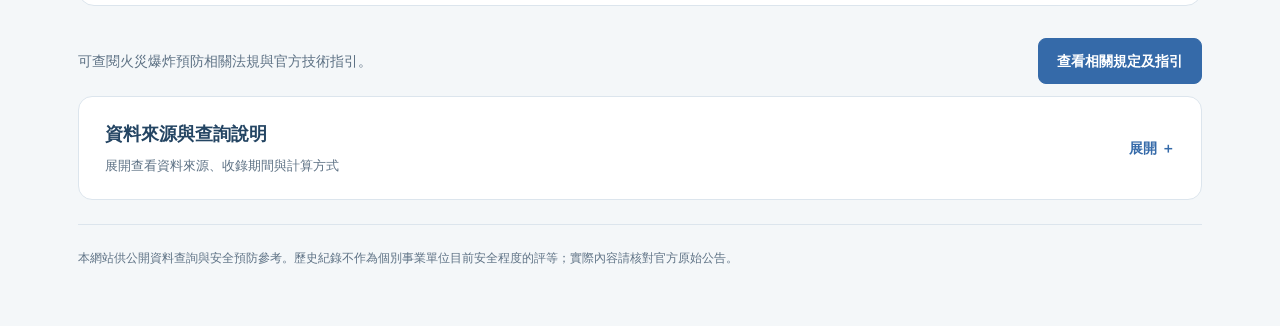
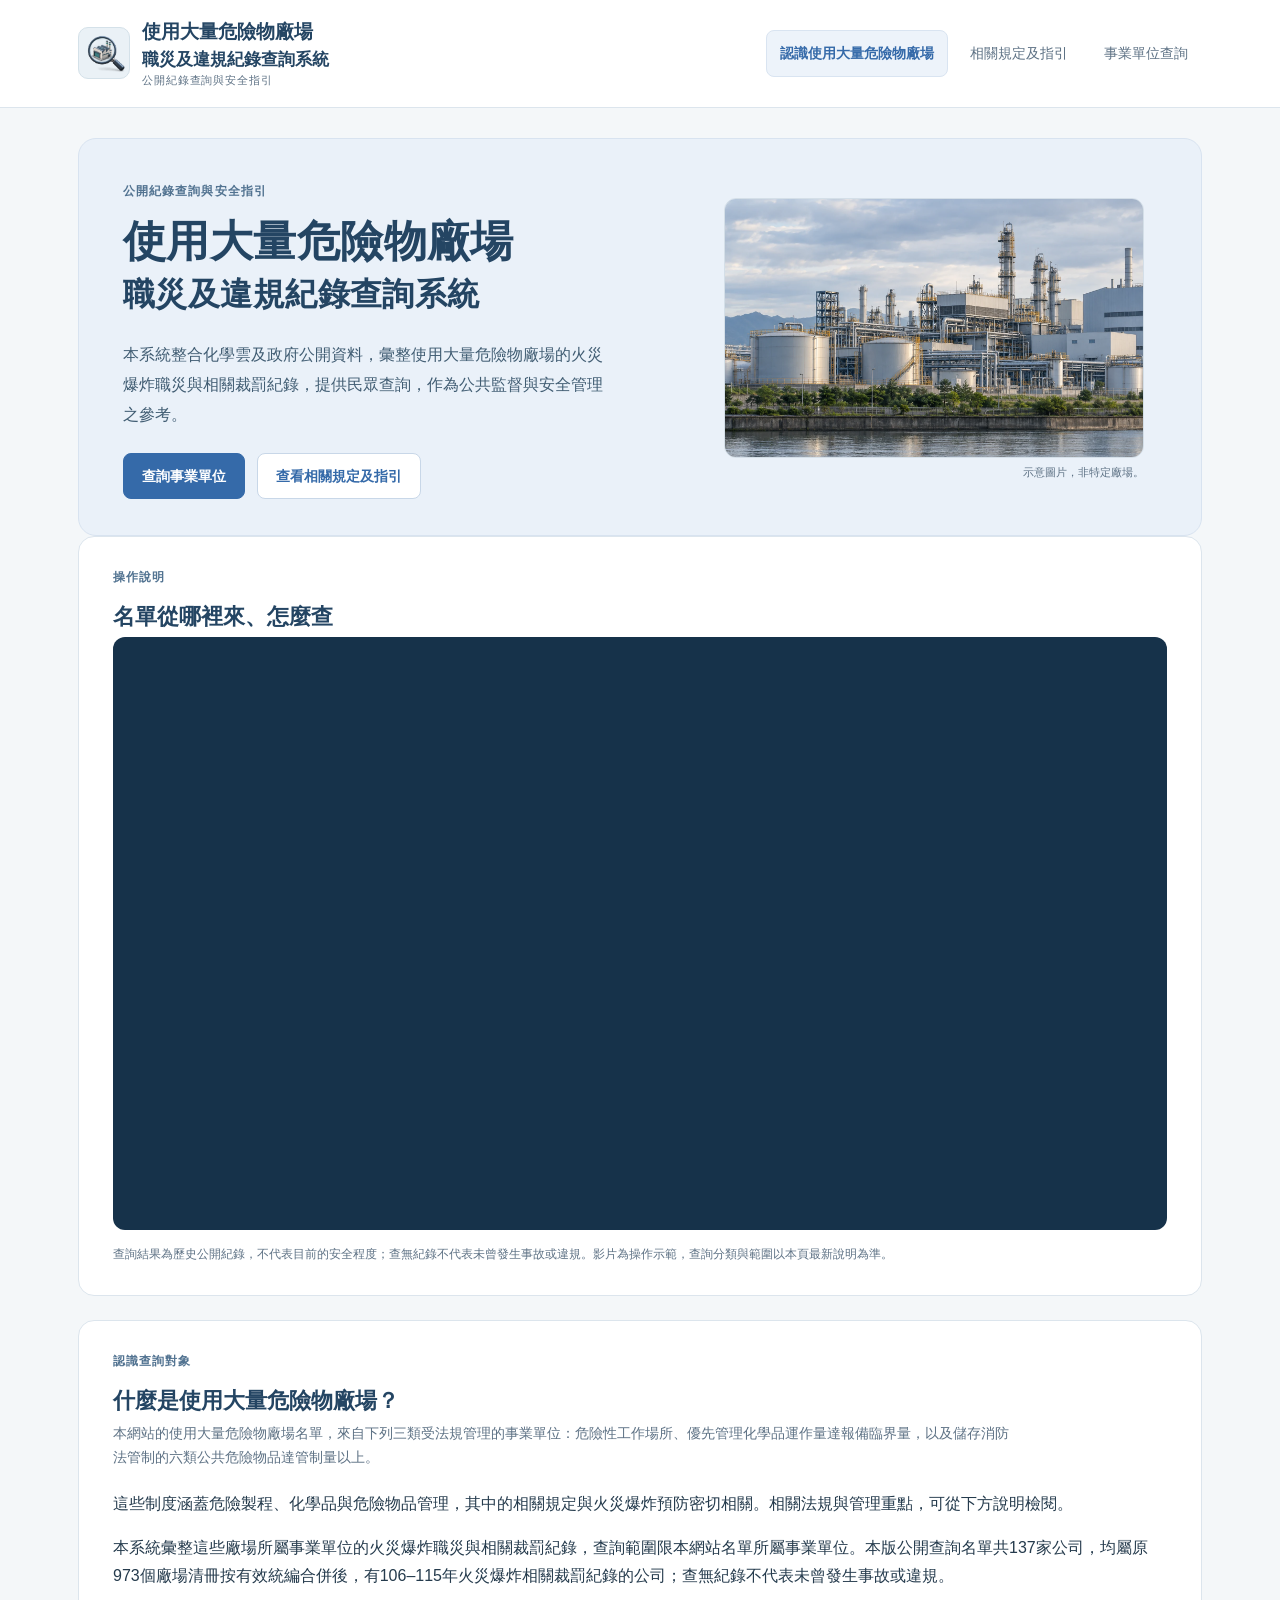
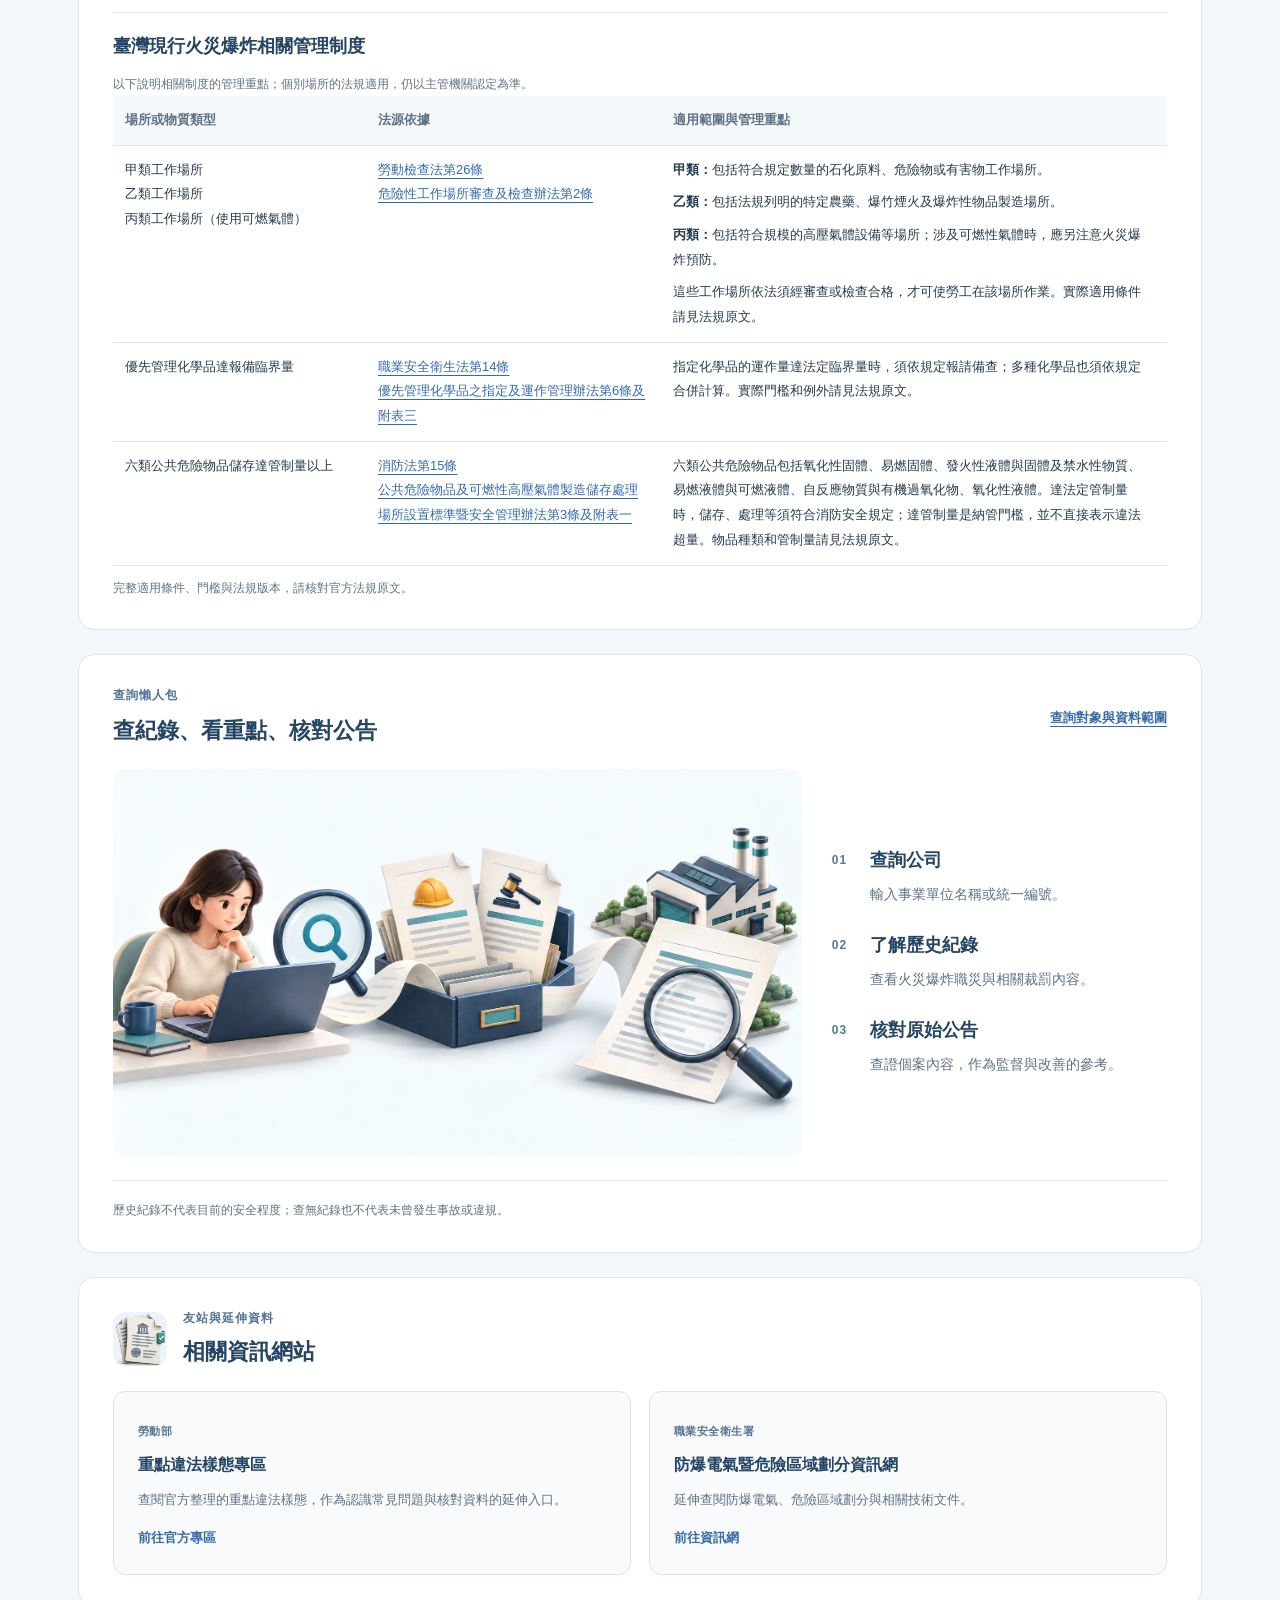
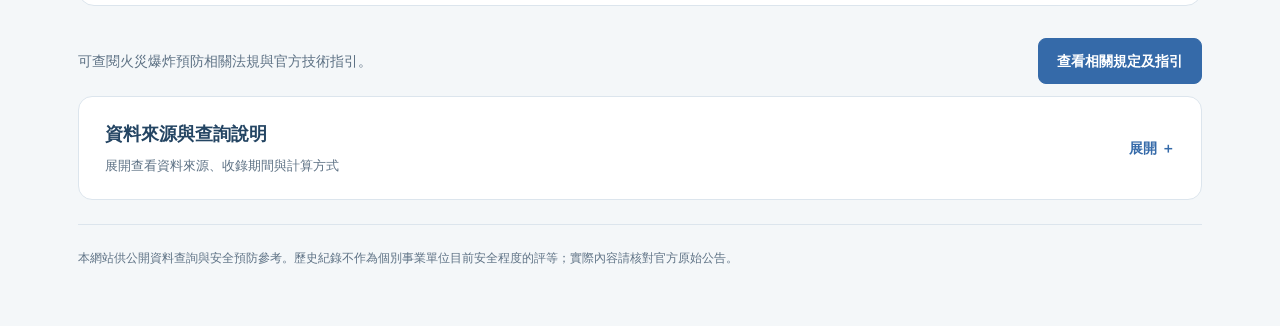
